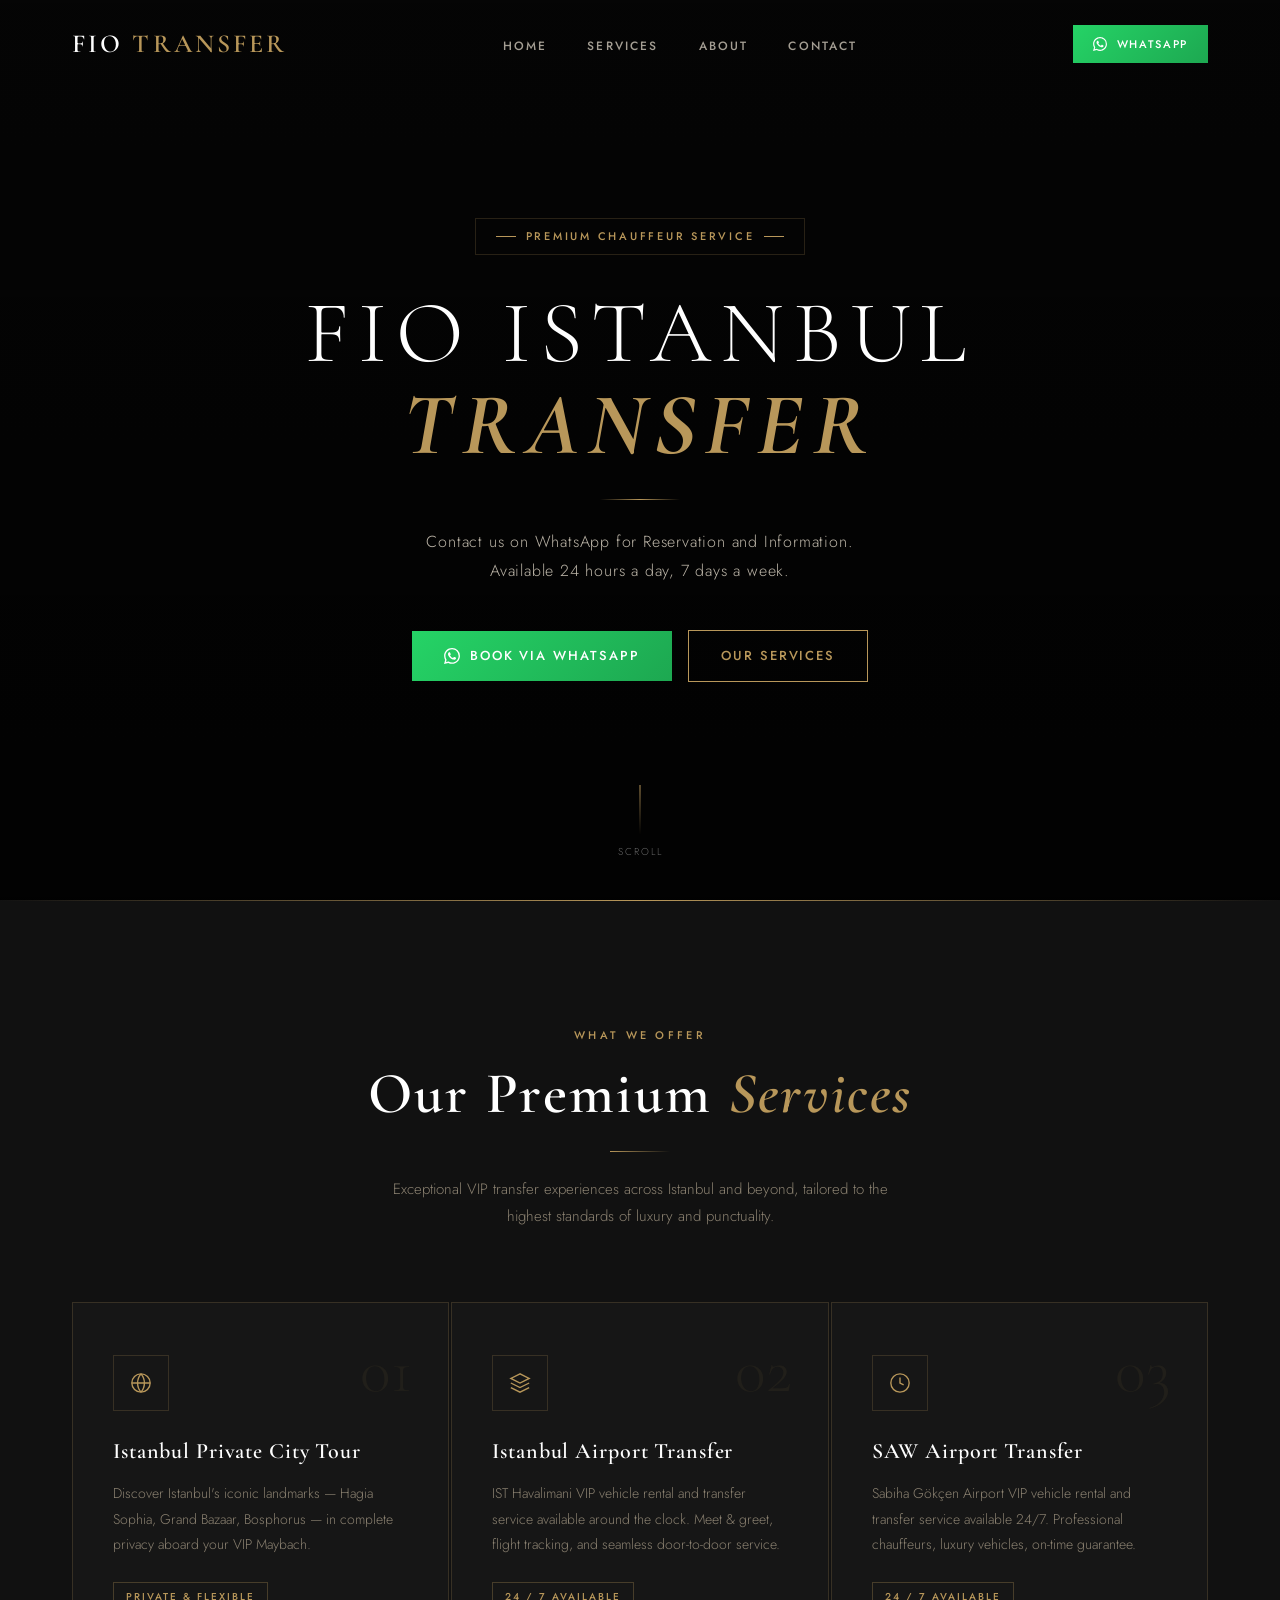
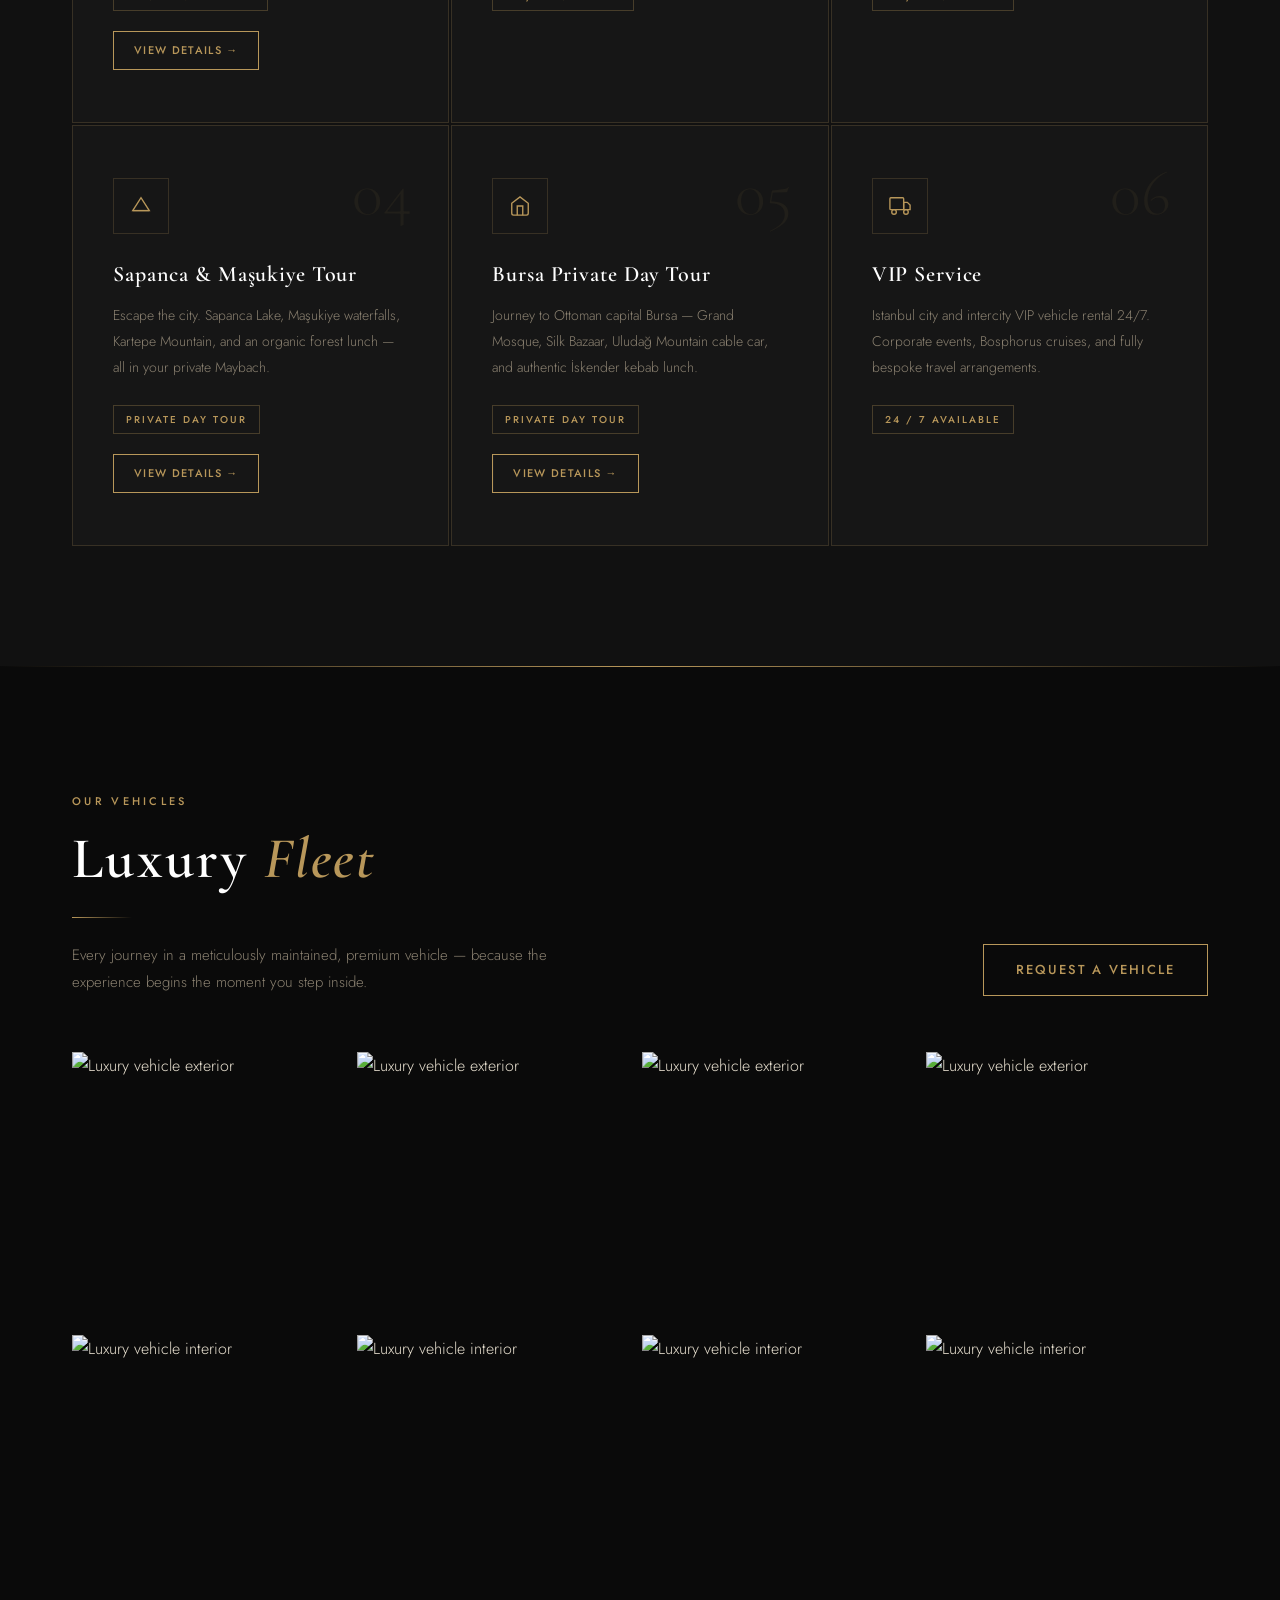
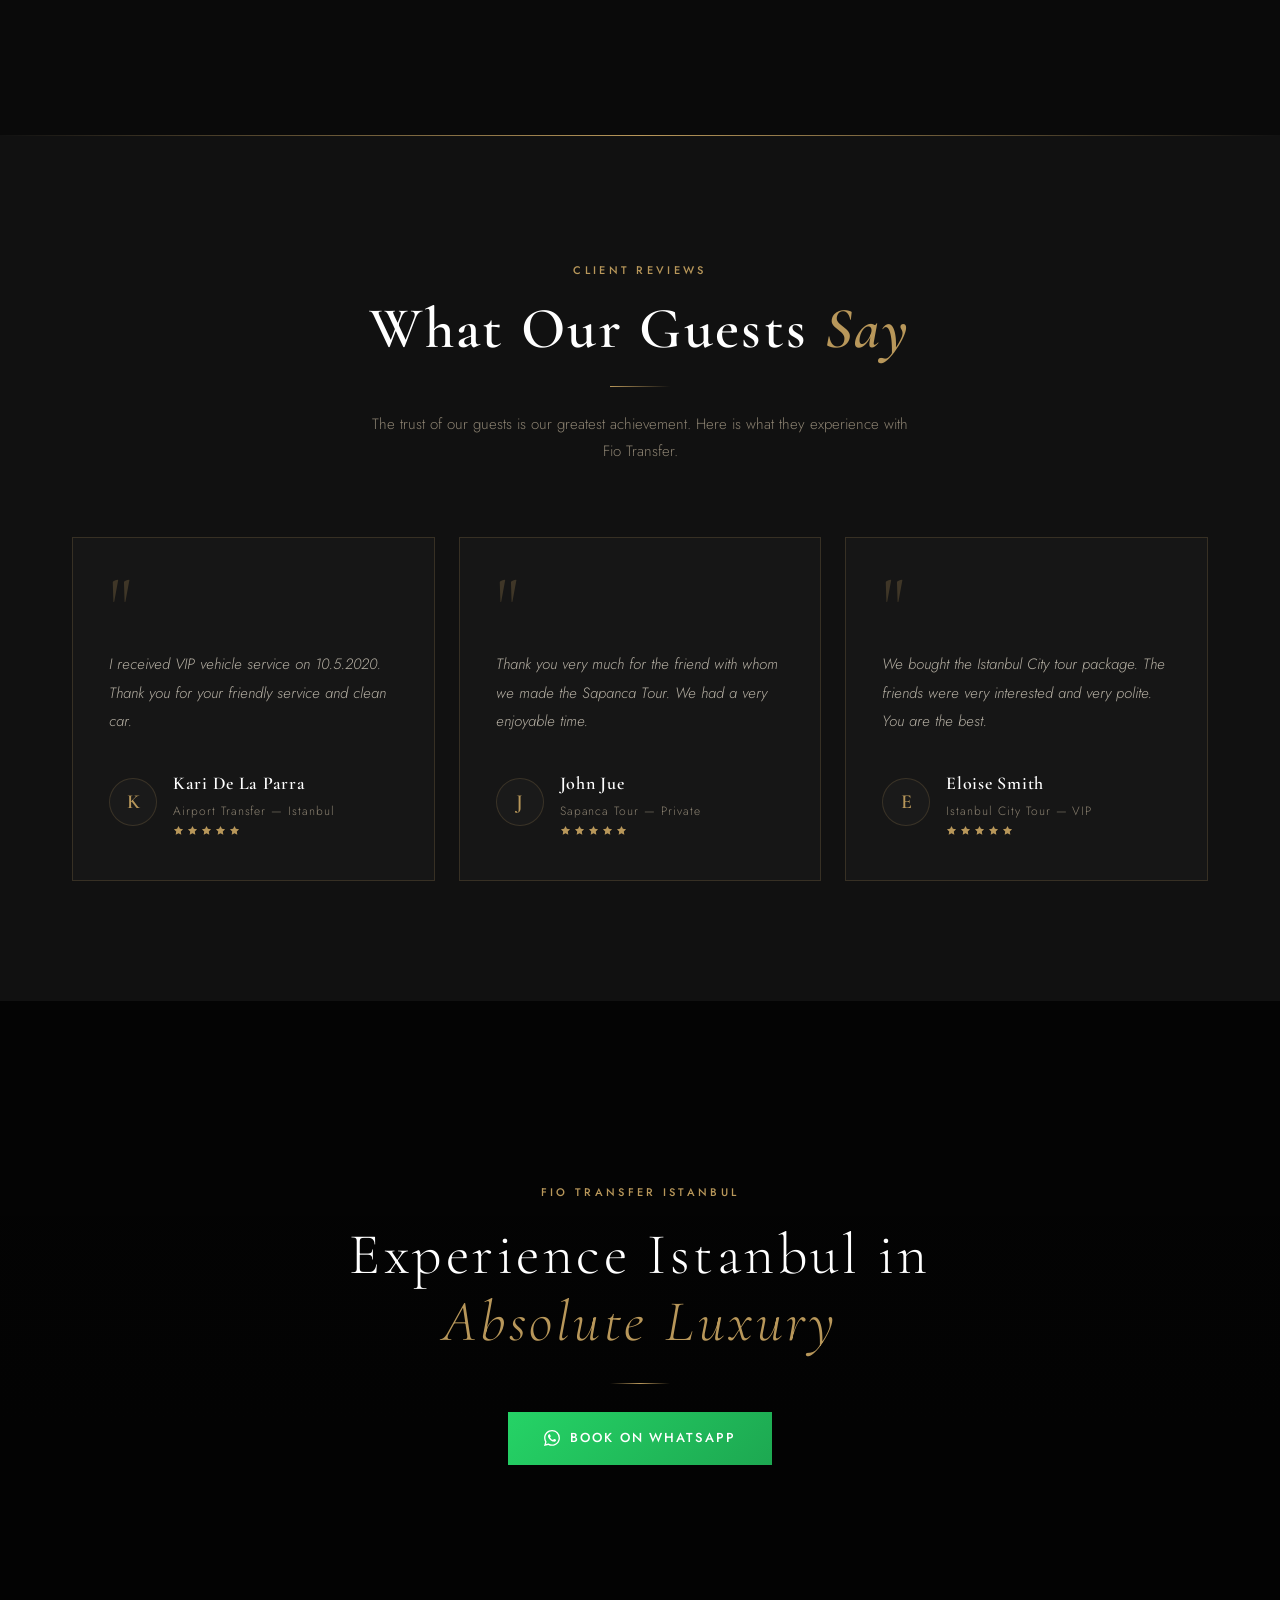
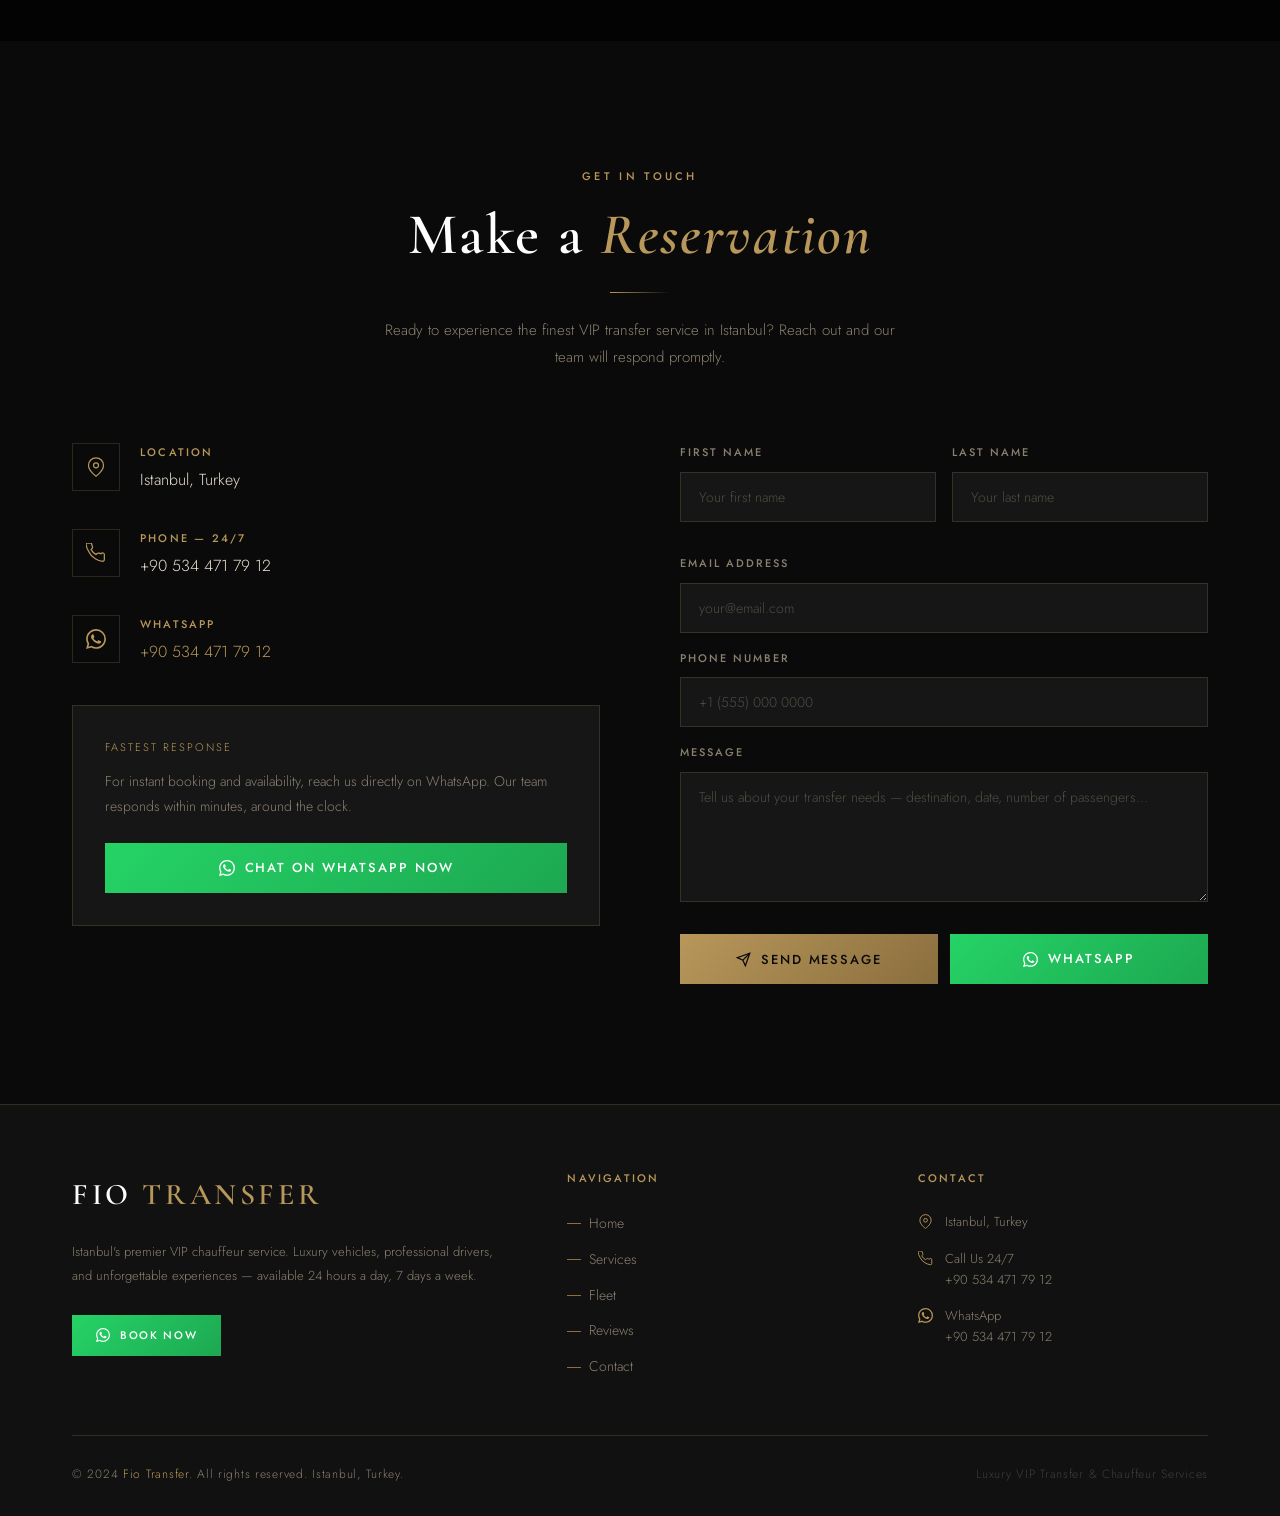
==== index.html @ 0b5b9636 "Fix hamburger menu v2" ====
<!DOCTYPE html>
<html lang="en">
<head>
  <meta charset="UTF-8" />
  <meta name="google-site-verification" content="GfJhu8eFXcV4bXjr3i-kevApkzg8-ysECDq-osM6s1Q" />
  <meta name="viewport" content="width=device-width, initial-scale=1.0" />

  <!-- SEO -->
  <title>Istanbul VIP Transfer | Luxury Mercedes-Maybach Chauffeur | Fio Transfer</title>
  <meta name="description" content="Istanbul VIP transfer service with Mercedes-Maybach. Airport transfers, private tours, 24/7 chauffeur service. Book via WhatsApp. Fio Transfer Istanbul." />
  <meta name="keywords" content="istanbul vip transfer, istanbul airport transfer, istanbul private transfer, mercedes vito istanbul, luxury chauffeur istanbul" />
  <meta name="robots" content="index, follow" />
  <meta property="og:title" content="Istanbul VIP Transfer | Luxury Mercedes-Maybach Chauffeur | Fio Transfer" />
  <meta property="og:description" content="Istanbul VIP transfer service with Mercedes-Maybach. Airport transfers, private tours, 24/7 chauffeur service. Book via WhatsApp. Fio Transfer Istanbul." />
  <meta property="og:type" content="website" />
  <meta property="og:site_name" content="Fio Transfer" />

  <!-- Fonts -->
  <link rel="preconnect" href="https://fonts.googleapis.com" />
  <link rel="preconnect" href="https://fonts.gstatic.com" crossorigin />
  <link href="https://fonts.googleapis.com/css2?family=Cormorant+Garamond:ital,wght@0,300;0,400;0,600;0,700;1,300;1,400&family=Jost:wght@300;400;500;600&display=swap" rel="stylesheet" />
  <link rel="stylesheet" href="style.css" />
</head>
<body>

  <!-- ===================== MOBILE MENU ===================== -->
  <div class="mobile-menu" id="mobileMenu">
    <button class="mobile-close" aria-label="Close menu">&#x2715;</button>
    <a href="#home">Home</a>
    <a href="#services">Services</a>
    <a href="#fleet">Fleet</a>
    <a href="#contact">Contact</a>
  </div>

  <!-- ===================== NAVBAR ===================== -->
  <nav id="navbar">
    <div class="container">
      <div class="nav-inner">
        <a href="#home" class="nav-logo">Fio <span>Transfer</span></a>
        <ul class="nav-menu">
          <li><a href="#home">Home</a></li>
          <li><a href="#services">Services</a></li>
          <li><a href="about.html">About</a></li>
          <li><a href="#contact">Contact</a></li>
        </ul>
        <div class="nav-cta">
          <a href="https://wa.me/905344717912" class="btn btn-whatsapp" target="_blank" rel="noopener" style="padding:10px 20px; font-size:11px;">
            <svg width="14" height="14" viewBox="0 0 24 24" fill="currentColor"><path d="M17.472 14.382c-.297-.149-1.758-.867-2.03-.967-.273-.099-.471-.148-.67.15-.197.297-.767.966-.94 1.164-.173.199-.347.223-.644.075-.297-.15-1.255-.463-2.39-1.475-.883-.788-1.48-1.761-1.653-2.059-.173-.297-.018-.458.13-.606.134-.133.298-.347.446-.52.149-.174.198-.298.298-.497.099-.198.05-.371-.025-.52-.075-.149-.669-1.612-.916-2.207-.242-.579-.487-.5-.669-.51-.173-.008-.371-.01-.57-.01-.198 0-.52.074-.792.372-.272.297-1.04 1.016-1.04 2.479 0 1.462 1.065 2.875 1.213 3.074.149.198 2.096 3.2 5.077 4.487.709.306 1.262.489 1.694.625.712.227 1.36.195 1.871.118.571-.085 1.758-.719 2.006-1.413.248-.694.248-1.289.173-1.413-.074-.124-.272-.198-.57-.347m-5.421 7.403h-.004a9.87 9.87 0 01-5.031-1.378l-.361-.214-3.741.982.998-3.648-.235-.374a9.86 9.86 0 01-1.51-5.26c.001-5.45 4.436-9.884 9.888-9.884 2.64 0 5.122 1.03 6.988 2.898a9.825 9.825 0 012.893 6.994c-.003 5.45-4.437 9.884-9.885 9.884m8.413-18.297A11.815 11.815 0 0012.05 0C5.495 0 .16 5.335.157 11.892c0 2.096.547 4.142 1.588 5.945L.057 24l6.305-1.654a11.882 11.882 0 005.683 1.448h.005c6.554 0 11.89-5.335 11.893-11.893a11.821 11.821 0 00-3.48-8.413z"/></svg>
            WhatsApp
          </a>
        </div>
        <div class="hamburger" aria-label="Open menu">
          <span></span><span></span><span></span>
        </div>
      </div>
    </div>
  </nav>

  <!-- ===================== HERO ===================== -->
  <section id="home">
    <div id="hero">
      <div class="hero-bg"></div>
      <div class="hero-overlay"></div>
      <div class="hero-content">
        <div class="hero-badge">Premium Chauffeur Service</div>
        <h1 class="hero-title">
          FIO ISTANBUL
          <strong>TRANSFER</strong>
        </h1>
        <div class="hero-divider"></div>
        <p class="hero-sub">
          Contact us on WhatsApp for Reservation and Information.<br/>
          Available 24 hours a day, 7 days a week.
        </p>
        <div class="hero-actions">
          <a href="https://wa.me/905344717912" class="btn btn-whatsapp" target="_blank" rel="noopener">
            <svg width="16" height="16" viewBox="0 0 24 24" fill="currentColor"><path d="M17.472 14.382c-.297-.149-1.758-.867-2.03-.967-.273-.099-.471-.148-.67.15-.197.297-.767.966-.94 1.164-.173.199-.347.223-.644.075-.297-.15-1.255-.463-2.39-1.475-.883-.788-1.48-1.761-1.653-2.059-.173-.297-.018-.458.13-.606.134-.133.298-.347.446-.52.149-.174.198-.298.298-.497.099-.198.05-.371-.025-.52-.075-.149-.669-1.612-.916-2.207-.242-.579-.487-.5-.669-.51-.173-.008-.371-.01-.57-.01-.198 0-.52.074-.792.372-.272.297-1.04 1.016-1.04 2.479 0 1.462 1.065 2.875 1.213 3.074.149.198 2.096 3.2 5.077 4.487.709.306 1.262.489 1.694.625.712.227 1.36.195 1.871.118.571-.085 1.758-.719 2.006-1.413.248-.694.248-1.289.173-1.413-.074-.124-.272-.198-.57-.347m-5.421 7.403h-.004a9.87 9.87 0 01-5.031-1.378l-.361-.214-3.741.982.998-3.648-.235-.374a9.86 9.86 0 01-1.51-5.26c.001-5.45 4.436-9.884 9.888-9.884 2.64 0 5.122 1.03 6.988 2.898a9.825 9.825 0 012.893 6.994c-.003 5.45-4.437 9.884-9.885 9.884m8.413-18.297A11.815 11.815 0 0012.05 0C5.495 0 .16 5.335.157 11.892c0 2.096.547 4.142 1.588 5.945L.057 24l6.305-1.654a11.882 11.882 0 005.683 1.448h.005c6.554 0 11.89-5.335 11.893-11.893a11.821 11.821 0 00-3.48-8.413z"/></svg>
            Book via WhatsApp
          </a>
          <a href="#services" class="btn btn-outline">Our Services</a>
        </div>
      </div>
      <div class="hero-scroll">
        <div class="scroll-line"></div>
        <span>Scroll</span>
      </div>
    </div>
  </section>

  <!-- ===================== SERVICES ===================== -->
  <section id="services">
    <div class="container">
      <div class="services-header reveal">
        <span class="section-label">What We Offer</span>
        <h2 class="section-title">Our Premium <span>Services</span></h2>
        <div class="gold-line" style="margin:24px auto;"></div>
        <p class="section-sub" style="margin:0 auto;">Exceptional VIP transfer experiences across Istanbul and beyond, tailored to the highest standards of luxury and punctuality.</p>
      </div>
      <div class="services-grid">

        <div class="service-card reveal reveal-delay-1">
          <div class="service-num">01</div>
          <div class="service-icon">
            <svg width="22" height="22" viewBox="0 0 24 24" fill="none" stroke="currentColor" stroke-width="1.5"><circle cx="12" cy="12" r="10"/><path d="M2 12h20M12 2a15.3 15.3 0 010 20M12 2a15.3 15.3 0 000 20"/></svg>
          </div>
          <h3 class="service-title">Istanbul Private City Tour</h3>
          <p class="service-desc">Discover Istanbul's iconic landmarks — Hagia Sophia, Grand Bazaar, Bosphorus — in complete privacy aboard your VIP Maybach.</p>
          <span class="service-tag">Private &amp; Flexible</span>
          <div style="margin-top:20px;">
            <a href="istanbul-tour.html" class="btn btn-outline" style="padding:9px 20px; font-size:11px; letter-spacing:0.12em;">View Details &rarr;</a>
          </div>
        </div>

        <div class="service-card reveal reveal-delay-2">
          <div class="service-num">02</div>
          <div class="service-icon">
            <svg width="22" height="22" viewBox="0 0 24 24" fill="none" stroke="currentColor" stroke-width="1.5"><path d="M12 2L2 7l10 5 10-5-10-5zM2 17l10 5 10-5M2 12l10 5 10-5"/></svg>
          </div>
          <h3 class="service-title">Istanbul Airport Transfer</h3>
          <p class="service-desc">IST Havalimani VIP vehicle rental and transfer service available around the clock. Meet &amp; greet, flight tracking, and seamless door-to-door service.</p>
          <span class="service-tag">24 / 7 Available</span>
        </div>

        <div class="service-card reveal reveal-delay-3">
          <div class="service-num">03</div>
          <div class="service-icon">
            <svg width="22" height="22" viewBox="0 0 24 24" fill="none" stroke="currentColor" stroke-width="1.5"><circle cx="12" cy="12" r="10"/><polyline points="12 6 12 12 16 14"/></svg>
          </div>
          <h3 class="service-title">SAW Airport Transfer</h3>
          <p class="service-desc">Sabiha Gökçen Airport VIP vehicle rental and transfer service available 24/7. Professional chauffeurs, luxury vehicles, on-time guarantee.</p>
          <span class="service-tag">24 / 7 Available</span>
        </div>

        <div class="service-card reveal reveal-delay-1">
          <div class="service-num">04</div>
          <div class="service-icon">
            <svg width="22" height="22" viewBox="0 0 24 24" fill="none" stroke="currentColor" stroke-width="1.5"><polygon points="3 17 12 3 21 17"/><line x1="3" y1="17" x2="21" y2="17"/></svg>
          </div>
          <h3 class="service-title">Sapanca &amp; Maşukiye Tour</h3>
          <p class="service-desc">Escape the city. Sapanca Lake, Maşukiye waterfalls, Kartepe Mountain, and an organic forest lunch — all in your private Maybach.</p>
          <span class="service-tag">Private Day Tour</span>
          <div style="margin-top:20px;">
            <a href="sapanca-tour.html" class="btn btn-outline" style="padding:9px 20px; font-size:11px; letter-spacing:0.12em;">View Details &rarr;</a>
          </div>
        </div>

        <div class="service-card reveal reveal-delay-2">
          <div class="service-num">05</div>
          <div class="service-icon">
            <svg width="22" height="22" viewBox="0 0 24 24" fill="none" stroke="currentColor" stroke-width="1.5"><path d="M3 9l9-7 9 7v11a2 2 0 01-2 2H5a2 2 0 01-2-2z"/><polyline points="9 22 9 12 15 12 15 22"/></svg>
          </div>
          <h3 class="service-title">Bursa Private Day Tour</h3>
          <p class="service-desc">Journey to Ottoman capital Bursa — Grand Mosque, Silk Bazaar, Uludağ Mountain cable car, and authentic İskender kebab lunch.</p>
          <span class="service-tag">Private Day Tour</span>
          <div style="margin-top:20px;">
            <a href="bursa-tour.html" class="btn btn-outline" style="padding:9px 20px; font-size:11px; letter-spacing:0.12em;">View Details &rarr;</a>
          </div>
        </div>

        <div class="service-card reveal reveal-delay-3">
          <div class="service-num">06</div>
          <div class="service-icon">
            <svg width="22" height="22" viewBox="0 0 24 24" fill="none" stroke="currentColor" stroke-width="1.5"><rect x="1" y="3" width="15" height="13" rx="1"/><path d="M16 8h4l3 3v5h-7V8z"/><circle cx="5.5" cy="18.5" r="2.5"/><circle cx="18.5" cy="18.5" r="2.5"/></svg>
          </div>
          <h3 class="service-title">VIP Service</h3>
          <p class="service-desc">Istanbul city and intercity VIP vehicle rental 24/7. Corporate events, Bosphorus cruises, and fully bespoke travel arrangements.</p>
          <span class="service-tag">24 / 7 Available</span>
        </div>

      </div>
    </div>
  </section>

  <!-- ===================== FLEET ===================== -->
  <section id="fleet">
    <div class="container">
      <div class="fleet-header">
        <div class="reveal">
          <span class="section-label">Our Vehicles</span>
          <h2 class="section-title">Luxury <span>Fleet</span></h2>
          <div class="gold-line"></div>
          <p class="section-sub">Every journey in a meticulously maintained, premium vehicle — because the experience begins the moment you step inside.</p>
        </div>
        <div class="reveal">
          <a href="https://wa.me/905344717912" class="btn btn-outline" target="_blank" rel="noopener">Request a Vehicle</a>
        </div>
      </div>

      <div class="fleet-grid reveal">
        <!-- Top row: exterior -->
        <div class="fleet-item">
          <img src="images/dis1.jpeg" alt="Luxury vehicle exterior" loading="lazy" />
          <div class="fleet-overlay">
            <div class="fleet-label">
              <span>Exterior</span>
              Mercedes-Maybach
            </div>
          </div>
        </div>
        <div class="fleet-item">
          <img src="images/dis2.jpeg" alt="Luxury vehicle exterior" loading="lazy" />
          <div class="fleet-overlay">
            <div class="fleet-label">
              <span>Exterior</span>
              Mercedes-Maybach
            </div>
          </div>
        </div>
        <div class="fleet-item">
          <img src="images/dis3.jpeg" alt="Luxury vehicle exterior" loading="lazy" />
          <div class="fleet-overlay">
            <div class="fleet-label">
              <span>Exterior</span>
              Mercedes-Maybach
            </div>
          </div>
        </div>
        <div class="fleet-item">
          <img src="images/dis4.jpeg" alt="Luxury vehicle exterior" loading="lazy" />
          <div class="fleet-overlay">
            <div class="fleet-label">
              <span>Exterior</span>
              Mercedes-Maybach
            </div>
          </div>
        </div>
        <!-- Bottom row: interior -->
        <div class="fleet-item">
          <img src="images/ic1.jpeg" alt="Luxury vehicle interior" loading="lazy" />
          <div class="fleet-overlay">
            <div class="fleet-label">
              <span>Interior</span>
              Starlight Cabin
            </div>
          </div>
        </div>
        <div class="fleet-item">
          <img src="images/ic2.jpeg" alt="Luxury vehicle interior" loading="lazy" />
          <div class="fleet-overlay">
            <div class="fleet-label">
              <span>Interior</span>
              Starlight Cabin
            </div>
          </div>
        </div>
        <div class="fleet-item">
          <img src="images/ic3.jpeg" alt="Luxury vehicle interior" loading="lazy" />
          <div class="fleet-overlay">
            <div class="fleet-label">
              <span>Interior</span>
              Starlight Cabin
            </div>
          </div>
        </div>
        <div class="fleet-item">
          <img src="images/ic4.jpeg" alt="Luxury vehicle interior" loading="lazy" />
          <div class="fleet-overlay">
            <div class="fleet-label">
              <span>Interior</span>
              Starlight Cabin
            </div>
          </div>
        </div>
      </div>
    </div>
  </section>

  <!-- ===================== TESTIMONIALS ===================== -->
  <section id="testimonials" id="about">
    <div class="container">
      <div class="testimonials-header reveal">
        <span class="section-label">Client Reviews</span>
        <h2 class="section-title">What Our Guests <span>Say</span></h2>
        <div class="gold-line" style="margin:24px auto;"></div>
        <p class="section-sub" style="margin:0 auto;">The trust of our guests is our greatest achievement. Here is what they experience with Fio Transfer.</p>
      </div>

      <div class="testimonials-grid">

        <div class="testimonial-card reveal reveal-delay-1">
          <span class="quote-mark">"</span>
          <p class="testimonial-text">I received VIP vehicle service on 10.5.2020. Thank you for your friendly service and clean car.</p>
          <div class="testimonial-author">
            <div class="author-avatar">K</div>
            <div class="author-info">
              <div class="name">Kari De La Parra</div>
              <div class="date">Airport Transfer — Istanbul</div>
              <div class="stars">
                <svg width="11" height="11" viewBox="0 0 24 24" fill="currentColor"><path d="M12 2l3.09 6.26L22 9.27l-5 4.87 1.18 6.88L12 17.77l-6.18 3.25L7 14.14 2 9.27l6.91-1.01L12 2z"/></svg>
                <svg width="11" height="11" viewBox="0 0 24 24" fill="currentColor"><path d="M12 2l3.09 6.26L22 9.27l-5 4.87 1.18 6.88L12 17.77l-6.18 3.25L7 14.14 2 9.27l6.91-1.01L12 2z"/></svg>
                <svg width="11" height="11" viewBox="0 0 24 24" fill="currentColor"><path d="M12 2l3.09 6.26L22 9.27l-5 4.87 1.18 6.88L12 17.77l-6.18 3.25L7 14.14 2 9.27l6.91-1.01L12 2z"/></svg>
                <svg width="11" height="11" viewBox="0 0 24 24" fill="currentColor"><path d="M12 2l3.09 6.26L22 9.27l-5 4.87 1.18 6.88L12 17.77l-6.18 3.25L7 14.14 2 9.27l6.91-1.01L12 2z"/></svg>
                <svg width="11" height="11" viewBox="0 0 24 24" fill="currentColor"><path d="M12 2l3.09 6.26L22 9.27l-5 4.87 1.18 6.88L12 17.77l-6.18 3.25L7 14.14 2 9.27l6.91-1.01L12 2z"/></svg>
              </div>
            </div>
          </div>
        </div>

        <div class="testimonial-card reveal reveal-delay-2">
          <span class="quote-mark">"</span>
          <p class="testimonial-text">Thank you very much for the friend with whom we made the Sapanca Tour. We had a very enjoyable time.</p>
          <div class="testimonial-author">
            <div class="author-avatar">J</div>
            <div class="author-info">
              <div class="name">John Jue</div>
              <div class="date">Sapanca Tour — Private</div>
              <div class="stars">
                <svg width="11" height="11" viewBox="0 0 24 24" fill="currentColor"><path d="M12 2l3.09 6.26L22 9.27l-5 4.87 1.18 6.88L12 17.77l-6.18 3.25L7 14.14 2 9.27l6.91-1.01L12 2z"/></svg>
                <svg width="11" height="11" viewBox="0 0 24 24" fill="currentColor"><path d="M12 2l3.09 6.26L22 9.27l-5 4.87 1.18 6.88L12 17.77l-6.18 3.25L7 14.14 2 9.27l6.91-1.01L12 2z"/></svg>
                <svg width="11" height="11" viewBox="0 0 24 24" fill="currentColor"><path d="M12 2l3.09 6.26L22 9.27l-5 4.87 1.18 6.88L12 17.77l-6.18 3.25L7 14.14 2 9.27l6.91-1.01L12 2z"/></svg>
                <svg width="11" height="11" viewBox="0 0 24 24" fill="currentColor"><path d="M12 2l3.09 6.26L22 9.27l-5 4.87 1.18 6.88L12 17.77l-6.18 3.25L7 14.14 2 9.27l6.91-1.01L12 2z"/></svg>
                <svg width="11" height="11" viewBox="0 0 24 24" fill="currentColor"><path d="M12 2l3.09 6.26L22 9.27l-5 4.87 1.18 6.88L12 17.77l-6.18 3.25L7 14.14 2 9.27l6.91-1.01L12 2z"/></svg>
              </div>
            </div>
          </div>
        </div>

        <div class="testimonial-card reveal reveal-delay-3">
          <span class="quote-mark">"</span>
          <p class="testimonial-text">We bought the Istanbul City tour package. The friends were very interested and very polite. You are the best.</p>
          <div class="testimonial-author">
            <div class="author-avatar">E</div>
            <div class="author-info">
              <div class="name">Eloise Smith</div>
              <div class="date">Istanbul City Tour — VIP</div>
              <div class="stars">
                <svg width="11" height="11" viewBox="0 0 24 24" fill="currentColor"><path d="M12 2l3.09 6.26L22 9.27l-5 4.87 1.18 6.88L12 17.77l-6.18 3.25L7 14.14 2 9.27l6.91-1.01L12 2z"/></svg>
                <svg width="11" height="11" viewBox="0 0 24 24" fill="currentColor"><path d="M12 2l3.09 6.26L22 9.27l-5 4.87 1.18 6.88L12 17.77l-6.18 3.25L7 14.14 2 9.27l6.91-1.01L12 2z"/></svg>
                <svg width="11" height="11" viewBox="0 0 24 24" fill="currentColor"><path d="M12 2l3.09 6.26L22 9.27l-5 4.87 1.18 6.88L12 17.77l-6.18 3.25L7 14.14 2 9.27l6.91-1.01L12 2z"/></svg>
                <svg width="11" height="11" viewBox="0 0 24 24" fill="currentColor"><path d="M12 2l3.09 6.26L22 9.27l-5 4.87 1.18 6.88L12 17.77l-6.18 3.25L7 14.14 2 9.27l6.91-1.01L12 2z"/></svg>
                <svg width="11" height="11" viewBox="0 0 24 24" fill="currentColor"><path d="M12 2l3.09 6.26L22 9.27l-5 4.87 1.18 6.88L12 17.77l-6.18 3.25L7 14.14 2 9.27l6.91-1.01L12 2z"/></svg>
              </div>
            </div>
          </div>
        </div>

      </div>
    </div>
  </section>

  <!-- ===================== VIDEO CTA ===================== -->
  <section id="video-cta" style="position:relative;">
    <video class="vcta-video" autoplay muted loop playsinline preload="auto">
      <source src="images/WhatsApp Video 2026-04-02 at 09.33.31.mp4" type="video/mp4" />
    </video>
    <div class="vcta-overlay" style="position:absolute;inset:0;display:flex;align-items:center;justify-content:center;">
    <div class="vcta-content">
      <span class="section-label">Fio Transfer Istanbul</span>
      <h2 class="vcta-title">Experience Istanbul in <em>Absolute Luxury</em></h2>
      <div class="vcta-divider"></div>
      <a href="https://wa.me/905344717912" class="btn btn-whatsapp" target="_blank" rel="noopener" style="font-size:13px; padding:15px 36px;">
        <svg width="16" height="16" viewBox="0 0 24 24" fill="currentColor"><path d="M17.472 14.382c-.297-.149-1.758-.867-2.03-.967-.273-.099-.471-.148-.67.15-.197.297-.767.966-.94 1.164-.173.199-.347.223-.644.075-.297-.15-1.255-.463-2.39-1.475-.883-.788-1.48-1.761-1.653-2.059-.173-.297-.018-.458.13-.606.134-.133.298-.347.446-.52.149-.174.198-.298.298-.497.099-.198.05-.371-.025-.52-.075-.149-.669-1.612-.916-2.207-.242-.579-.487-.5-.669-.51-.173-.008-.371-.01-.57-.01-.198 0-.52.074-.792.372-.272.297-1.04 1.016-1.04 2.479 0 1.462 1.065 2.875 1.213 3.074.149.198 2.096 3.2 5.077 4.487.709.306 1.262.489 1.694.625.712.227 1.36.195 1.871.118.571-.085 1.758-.719 2.006-1.413.248-.694.248-1.289.173-1.413-.074-.124-.272-.198-.57-.347m-5.421 7.403h-.004a9.87 9.87 0 01-5.031-1.378l-.361-.214-3.741.982.998-3.648-.235-.374a9.86 9.86 0 01-1.51-5.26c.001-5.45 4.436-9.884 9.888-9.884 2.64 0 5.122 1.03 6.988 2.898a9.825 9.825 0 012.893 6.994c-.003 5.45-4.437 9.884-9.885 9.884m8.413-18.297A11.815 11.815 0 0012.05 0C5.495 0 .16 5.335.157 11.892c0 2.096.547 4.142 1.588 5.945L.057 24l6.305-1.654a11.882 11.882 0 005.683 1.448h.005c6.554 0 11.89-5.335 11.893-11.893a11.821 11.821 0 00-3.48-8.413z"/></svg>
        Book on WhatsApp
      </a>
    </div>
    </div>
  </section>

  <!-- ===================== CONTACT ===================== -->
  <section id="contact">
    <div class="container">
      <div class="reveal" style="text-align:center; margin-bottom:72px;">
        <span class="section-label">Get In Touch</span>
        <h2 class="section-title">Make a <span>Reservation</span></h2>
        <div class="gold-line" style="margin:24px auto;"></div>
        <p class="section-sub" style="margin:0 auto;">Ready to experience the finest VIP transfer service in Istanbul? Reach out and our team will respond promptly.</p>
      </div>

      <div class="contact-wrapper">

        <div class="contact-info reveal">
          <div class="info-item">
            <div class="info-icon">
              <svg width="20" height="20" viewBox="0 0 24 24" fill="none" stroke="currentColor" stroke-width="1.5"><path d="M21 10c0 7-9 13-9 13s-9-6-9-13a9 9 0 0118 0z"/><circle cx="12" cy="10" r="3"/></svg>
            </div>
            <div class="info-content">
              <div class="label">Location</div>
              <div class="value">Istanbul, Turkey</div>
            </div>
          </div>
          <div class="info-item">
            <div class="info-icon">
              <svg width="20" height="20" viewBox="0 0 24 24" fill="none" stroke="currentColor" stroke-width="1.5"><path d="M22 16.92v3a2 2 0 01-2.18 2 19.79 19.79 0 01-8.63-3.07A19.5 19.5 0 013.07 9.81 19.79 19.79 0 01.01 1.18 2 2 0 012 0h3a2 2 0 012 1.72 12.84 12.84 0 00.7 2.81 2 2 0 01-.45 2.11L6.09 7.91a16 16 0 006 6l1.27-1.27a2 2 0 012.11-.45 12.84 12.84 0 002.81.7A2 2 0 0122 14z"/></svg>
            </div>
            <div class="info-content">
              <div class="label">Phone — 24/7</div>
              <div class="value">+90 534 471 79 12</div>
            </div>
          </div>
          <div class="info-item">
            <div class="info-icon">
              <svg width="20" height="20" viewBox="0 0 24 24" fill="currentColor"><path d="M17.472 14.382c-.297-.149-1.758-.867-2.03-.967-.273-.099-.471-.148-.67.15-.197.297-.767.966-.94 1.164-.173.199-.347.223-.644.075-.297-.15-1.255-.463-2.39-1.475-.883-.788-1.48-1.761-1.653-2.059-.173-.297-.018-.458.13-.606.134-.133.298-.347.446-.52.149-.174.198-.298.298-.497.099-.198.05-.371-.025-.52-.075-.149-.669-1.612-.916-2.207-.242-.579-.487-.5-.669-.51-.173-.008-.371-.01-.57-.01-.198 0-.52.074-.792.372-.272.297-1.04 1.016-1.04 2.479 0 1.462 1.065 2.875 1.213 3.074.149.198 2.096 3.2 5.077 4.487.709.306 1.262.489 1.694.625.712.227 1.36.195 1.871.118.571-.085 1.758-.719 2.006-1.413.248-.694.248-1.289.173-1.413-.074-.124-.272-.198-.57-.347m-5.421 7.403h-.004a9.87 9.87 0 01-5.031-1.378l-.361-.214-3.741.982.998-3.648-.235-.374a9.86 9.86 0 01-1.51-5.26c.001-5.45 4.436-9.884 9.888-9.884 2.64 0 5.122 1.03 6.988 2.898a9.825 9.825 0 012.893 6.994c-.003 5.45-4.437 9.884-9.885 9.884m8.413-18.297A11.815 11.815 0 0012.05 0C5.495 0 .16 5.335.157 11.892c0 2.096.547 4.142 1.588 5.945L.057 24l6.305-1.654a11.882 11.882 0 005.683 1.448h.005c6.554 0 11.89-5.335 11.893-11.893a11.821 11.821 0 00-3.48-8.413z"/></svg>
            </div>
            <div class="info-content">
              <div class="label">WhatsApp</div>
              <div class="value">
                <a href="https://wa.me/905344717912" target="_blank" rel="noopener" style="color:var(--gold); transition:opacity .3s;" onmouseover="this.style.opacity='.7'" onmouseout="this.style.opacity='1'">+90 534 471 79 12</a>
              </div>
            </div>
          </div>

          <div style="margin-top:40px; padding:32px; border:1px solid var(--border); background:var(--dark-card);">
            <p style="font-size:11px; letter-spacing:0.18em; text-transform:uppercase; color:var(--gold); margin-bottom:12px;">Fastest Response</p>
            <p style="font-size:14px; color:var(--text-muted); line-height:1.8; margin-bottom:24px;">For instant booking and availability, reach us directly on WhatsApp. Our team responds within minutes, around the clock.</p>
            <a href="https://wa.me/905344717912" class="btn btn-whatsapp" target="_blank" rel="noopener" style="width:100%; justify-content:center;">
              <svg width="16" height="16" viewBox="0 0 24 24" fill="currentColor"><path d="M17.472 14.382c-.297-.149-1.758-.867-2.03-.967-.273-.099-.471-.148-.67.15-.197.297-.767.966-.94 1.164-.173.199-.347.223-.644.075-.297-.15-1.255-.463-2.39-1.475-.883-.788-1.48-1.761-1.653-2.059-.173-.297-.018-.458.13-.606.134-.133.298-.347.446-.52.149-.174.198-.298.298-.497.099-.198.05-.371-.025-.52-.075-.149-.669-1.612-.916-2.207-.242-.579-.487-.5-.669-.51-.173-.008-.371-.01-.57-.01-.198 0-.52.074-.792.372-.272.297-1.04 1.016-1.04 2.479 0 1.462 1.065 2.875 1.213 3.074.149.198 2.096 3.2 5.077 4.487.709.306 1.262.489 1.694.625.712.227 1.36.195 1.871.118.571-.085 1.758-.719 2.006-1.413.248-.694.248-1.289.173-1.413-.074-.124-.272-.198-.57-.347m-5.421 7.403h-.004a9.87 9.87 0 01-5.031-1.378l-.361-.214-3.741.982.998-3.648-.235-.374a9.86 9.86 0 01-1.51-5.26c.001-5.45 4.436-9.884 9.888-9.884 2.64 0 5.122 1.03 6.988 2.898a9.825 9.825 0 012.893 6.994c-.003 5.45-4.437 9.884-9.885 9.884m8.413-18.297A11.815 11.815 0 0012.05 0C5.495 0 .16 5.335.157 11.892c0 2.096.547 4.142 1.588 5.945L.057 24l6.305-1.654a11.882 11.882 0 005.683 1.448h.005c6.554 0 11.89-5.335 11.893-11.893a11.821 11.821 0 00-3.48-8.413z"/></svg>
              Chat on WhatsApp Now
            </a>
          </div>
        </div>

        <div class="contact-form reveal reveal-delay-2">
          <form onsubmit="handleSubmit(event)" novalidate>
            <div class="form-row">
              <div class="form-group">
                <label for="firstName">First Name</label>
                <input type="text" id="firstName" name="firstName" placeholder="Your first name" required />
              </div>
              <div class="form-group">
                <label for="lastName">Last Name</label>
                <input type="text" id="lastName" name="lastName" placeholder="Your last name" />
              </div>
            </div>
            <div class="form-group">
              <label for="email">Email Address</label>
              <input type="email" id="email" name="email" placeholder="your@email.com" required />
            </div>
            <div class="form-group">
              <label for="phone">Phone Number</label>
              <input type="tel" id="phone" name="phone" placeholder="+1 (555) 000 0000" />
            </div>
            <div class="form-group">
              <label for="message">Message</label>
              <textarea id="message" name="message" placeholder="Tell us about your transfer needs — destination, date, number of passengers..."></textarea>
            </div>
            <div class="form-actions">
              <button type="submit" class="btn btn-gold" style="flex:1; justify-content:center;">
                <svg width="15" height="15" viewBox="0 0 24 24" fill="none" stroke="currentColor" stroke-width="2"><line x1="22" y1="2" x2="11" y2="13"/><polygon points="22 2 15 22 11 13 2 9 22 2"/></svg>
                Send Message
              </button>
              <a href="https://wa.me/905344717912" class="btn btn-whatsapp" target="_blank" rel="noopener" style="flex:1; justify-content:center;">
                <svg width="15" height="15" viewBox="0 0 24 24" fill="currentColor"><path d="M17.472 14.382c-.297-.149-1.758-.867-2.03-.967-.273-.099-.471-.148-.67.15-.197.297-.767.966-.94 1.164-.173.199-.347.223-.644.075-.297-.15-1.255-.463-2.39-1.475-.883-.788-1.48-1.761-1.653-2.059-.173-.297-.018-.458.13-.606.134-.133.298-.347.446-.52.149-.174.198-.298.298-.497.099-.198.05-.371-.025-.52-.075-.149-.669-1.612-.916-2.207-.242-.579-.487-.5-.669-.51-.173-.008-.371-.01-.57-.01-.198 0-.52.074-.792.372-.272.297-1.04 1.016-1.04 2.479 0 1.462 1.065 2.875 1.213 3.074.149.198 2.096 3.2 5.077 4.487.709.306 1.262.489 1.694.625.712.227 1.36.195 1.871.118.571-.085 1.758-.719 2.006-1.413.248-.694.248-1.289.173-1.413-.074-.124-.272-.198-.57-.347m-5.421 7.403h-.004a9.87 9.87 0 01-5.031-1.378l-.361-.214-3.741.982.998-3.648-.235-.374a9.86 9.86 0 01-1.51-5.26c.001-5.45 4.436-9.884 9.888-9.884 2.64 0 5.122 1.03 6.988 2.898a9.825 9.825 0 012.893 6.994c-.003 5.45-4.437 9.884-9.885 9.884m8.413-18.297A11.815 11.815 0 0012.05 0C5.495 0 .16 5.335.157 11.892c0 2.096.547 4.142 1.588 5.945L.057 24l6.305-1.654a11.882 11.882 0 005.683 1.448h.005c6.554 0 11.89-5.335 11.893-11.893a11.821 11.821 0 00-3.48-8.413z"/></svg>
                WhatsApp
              </a>
            </div>
          </form>
        </div>

      </div>
    </div>
  </section>

  <!-- ===================== FOOTER ===================== -->
  <footer>
    <div class="container">
      <div class="footer-top">
        <div>
          <div class="footer-logo">Fio <span>Transfer</span></div>
          <p class="footer-tagline">Istanbul's premier VIP chauffeur service. Luxury vehicles, professional drivers, and unforgettable experiences — available 24 hours a day, 7 days a week.</p>
          <a href="https://wa.me/905344717912" class="btn btn-whatsapp" target="_blank" rel="noopener" style="font-size:11px; padding:11px 24px;">
            <svg width="14" height="14" viewBox="0 0 24 24" fill="currentColor"><path d="M17.472 14.382c-.297-.149-1.758-.867-2.03-.967-.273-.099-.471-.148-.67.15-.197.297-.767.966-.94 1.164-.173.199-.347.223-.644.075-.297-.15-1.255-.463-2.39-1.475-.883-.788-1.48-1.761-1.653-2.059-.173-.297-.018-.458.13-.606.134-.133.298-.347.446-.52.149-.174.198-.298.298-.497.099-.198.05-.371-.025-.52-.075-.149-.669-1.612-.916-2.207-.242-.579-.487-.5-.669-.51-.173-.008-.371-.01-.57-.01-.198 0-.52.074-.792.372-.272.297-1.04 1.016-1.04 2.479 0 1.462 1.065 2.875 1.213 3.074.149.198 2.096 3.2 5.077 4.487.709.306 1.262.489 1.694.625.712.227 1.36.195 1.871.118.571-.085 1.758-.719 2.006-1.413.248-.694.248-1.289.173-1.413-.074-.124-.272-.198-.57-.347m-5.421 7.403h-.004a9.87 9.87 0 01-5.031-1.378l-.361-.214-3.741.982.998-3.648-.235-.374a9.86 9.86 0 01-1.51-5.26c.001-5.45 4.436-9.884 9.888-9.884 2.64 0 5.122 1.03 6.988 2.898a9.825 9.825 0 012.893 6.994c-.003 5.45-4.437 9.884-9.885 9.884m8.413-18.297A11.815 11.815 0 0012.05 0C5.495 0 .16 5.335.157 11.892c0 2.096.547 4.142 1.588 5.945L.057 24l6.305-1.654a11.882 11.882 0 005.683 1.448h.005c6.554 0 11.89-5.335 11.893-11.893a11.821 11.821 0 00-3.48-8.413z"/></svg>
            Book Now
          </a>
        </div>
        <div>
          <p class="footer-heading">Navigation</p>
          <ul class="footer-links">
            <li><a href="#home">Home</a></li>
            <li><a href="#services">Services</a></li>
            <li><a href="#fleet">Fleet</a></li>
            <li><a href="#testimonials">Reviews</a></li>
            <li><a href="#contact">Contact</a></li>
          </ul>
        </div>
        <div>
          <p class="footer-heading">Contact</p>
          <div class="footer-contact-item">
            <svg width="15" height="15" viewBox="0 0 24 24" fill="none" stroke="currentColor" stroke-width="1.5"><path d="M21 10c0 7-9 13-9 13s-9-6-9-13a9 9 0 0118 0z"/><circle cx="12" cy="10" r="3"/></svg>
            <span>Istanbul, Turkey</span>
          </div>
          <div class="footer-contact-item">
            <svg width="15" height="15" viewBox="0 0 24 24" fill="none" stroke="currentColor" stroke-width="1.5"><path d="M22 16.92v3a2 2 0 01-2.18 2 19.79 19.79 0 01-8.63-3.07A19.5 19.5 0 013.07 9.81 19.79 19.79 0 01.01 1.18 2 2 0 012 0h3a2 2 0 012 1.72 12.84 12.84 0 00.7 2.81 2 2 0 01-.45 2.11L6.09 7.91a16 16 0 006 6l1.27-1.27a2 2 0 012.11-.45 12.84 12.84 0 002.81.7A2 2 0 0122 14z"/></svg>
            <span>Call Us 24/7<br/>+90 534 471 79 12</span>
          </div>
          <div class="footer-contact-item">
            <svg width="15" height="15" viewBox="0 0 24 24" fill="currentColor"><path d="M17.472 14.382c-.297-.149-1.758-.867-2.03-.967-.273-.099-.471-.148-.67.15-.197.297-.767.966-.94 1.164-.173.199-.347.223-.644.075-.297-.15-1.255-.463-2.39-1.475-.883-.788-1.48-1.761-1.653-2.059-.173-.297-.018-.458.13-.606.134-.133.298-.347.446-.52.149-.174.198-.298.298-.497.099-.198.05-.371-.025-.52-.075-.149-.669-1.612-.916-2.207-.242-.579-.487-.5-.669-.51-.173-.008-.371-.01-.57-.01-.198 0-.52.074-.792.372-.272.297-1.04 1.016-1.04 2.479 0 1.462 1.065 2.875 1.213 3.074.149.198 2.096 3.2 5.077 4.487.709.306 1.262.489 1.694.625.712.227 1.36.195 1.871.118.571-.085 1.758-.719 2.006-1.413.248-.694.248-1.289.173-1.413-.074-.124-.272-.198-.57-.347m-5.421 7.403h-.004a9.87 9.87 0 01-5.031-1.378l-.361-.214-3.741.982.998-3.648-.235-.374a9.86 9.86 0 01-1.51-5.26c.001-5.45 4.436-9.884 9.888-9.884 2.64 0 5.122 1.03 6.988 2.898a9.825 9.825 0 012.893 6.994c-.003 5.45-4.437 9.884-9.885 9.884m8.413-18.297A11.815 11.815 0 0012.05 0C5.495 0 .16 5.335.157 11.892c0 2.096.547 4.142 1.588 5.945L.057 24l6.305-1.654a11.882 11.882 0 005.683 1.448h.005c6.554 0 11.89-5.335 11.893-11.893a11.821 11.821 0 00-3.48-8.413z"/></svg>
            <span>WhatsApp<br/>+90 534 471 79 12</span>
          </div>
        </div>
      </div>
      <div class="footer-bottom">
        <p class="copyright">&copy; 2024 <span>Fio Transfer</span>. All rights reserved. Istanbul, Turkey.</p>
        <p class="copyright" style="color:rgba(138,128,112,0.4);">Luxury VIP Transfer &amp; Chauffeur Services</p>
      </div>
    </div>
  </footer>

  <!-- ===================== SCRIPTS ===================== */

  <script src="script.js"></script>
</body>
</html>
---- style.css ----
/* ===================== RESET & BASE ===================== */
*, *::before, *::after { margin: 0; padding: 0; box-sizing: border-box; }

:root {
  --gold: #b8975a;
  --gold-light: #d4b278;
  --gold-dark: #8a6e3e;
  --black: #0a0a0a;
  --dark: #111111;
  --dark-mid: #1a1a1a;
  --dark-card: #161616;
  --border: rgba(184, 151, 90, 0.2);
  --text: #e8e0d0;
  --text-muted: #8a8070;
  --white: #ffffff;
}

html { scroll-behavior: smooth; }

body {
  background-color: var(--black);
  color: var(--text);
  font-family: 'Jost', sans-serif;
  font-weight: 300;
  line-height: 1.7;
  -webkit-font-smoothing: antialiased;
}

h1, h2, h3, h4 {
  font-family: 'Cormorant Garamond', serif;
  font-weight: 600;
  letter-spacing: 0.04em;
  line-height: 1.15;
}

a { text-decoration: none; color: inherit; }
img { display: block; width: 100%; object-fit: cover; }

.container {
  max-width: 1200px;
  margin: 0 auto;
  padding: 0 32px;
}

/* ===================== SCROLLBAR ===================== */
::-webkit-scrollbar { width: 6px; }
::-webkit-scrollbar-track { background: var(--black); }
::-webkit-scrollbar-thumb { background: var(--gold-dark); border-radius: 3px; }

/* ===================== SECTION LABELS ===================== */
.section-label {
  display: inline-block;
  font-family: 'Jost', sans-serif;
  font-size: 11px;
  font-weight: 500;
  letter-spacing: 0.3em;
  text-transform: uppercase;
  color: var(--gold);
  margin-bottom: 16px;
}

.section-title {
  font-size: clamp(36px, 5vw, 58px);
  color: var(--white);
  margin-bottom: 20px;
}

.section-title span { color: var(--gold); font-style: italic; }

.section-sub {
  font-size: 15px;
  font-weight: 300;
  color: var(--text-muted);
  max-width: 540px;
  line-height: 1.8;
}

.gold-line {
  width: 60px;
  height: 1px;
  background: linear-gradient(90deg, var(--gold), transparent);
  margin: 24px 0;
}

/* ===================== BUTTONS ===================== */
.btn {
  display: inline-flex;
  align-items: center;
  gap: 10px;
  padding: 14px 32px;
  font-family: 'Jost', sans-serif;
  font-size: 13px;
  font-weight: 500;
  letter-spacing: 0.15em;
  text-transform: uppercase;
  border: none;
  cursor: pointer;
  transition: all 0.35s ease;
  position: relative;
  overflow: hidden;
}

.btn::before {
  content: '';
  position: absolute;
  inset: 0;
  background: rgba(255,255,255,0.06);
  transform: translateX(-100%);
  transition: transform 0.35s ease;
}

.btn:hover::before { transform: translateX(0); }

.btn-gold {
  background: linear-gradient(135deg, var(--gold) 0%, var(--gold-dark) 100%);
  color: var(--black);
}

.btn-gold:hover {
  background: linear-gradient(135deg, var(--gold-light) 0%, var(--gold) 100%);
  transform: translateY(-2px);
  box-shadow: 0 8px 30px rgba(184, 151, 90, 0.35);
}

.btn-outline {
  background: transparent;
  color: var(--gold);
  border: 1px solid var(--gold);
}

.btn-outline:hover {
  background: var(--gold);
  color: var(--black);
  transform: translateY(-2px);
}

.btn-whatsapp {
  background: linear-gradient(135deg, #25D366 0%, #1da851 100%);
  color: var(--white);
}

.btn-whatsapp:hover {
  background: linear-gradient(135deg, #2de070 0%, #25D366 100%);
  transform: translateY(-2px);
  box-shadow: 0 8px 30px rgba(37, 211, 102, 0.35);
}

.btn svg { flex-shrink: 0; }

/* ===================== NAVBAR ===================== */
#navbar {
  position: fixed;
  top: 0;
  left: 0;
  right: 0;
  z-index: 1000;
  padding: 22px 0;
  transition: all 0.4s ease;
}

#navbar.scrolled {
  background: rgba(10, 10, 10, 0.96);
  backdrop-filter: blur(20px);
  padding: 14px 0;
  border-bottom: 1px solid var(--border);
}

.nav-inner {
  display: flex;
  align-items: center;
  justify-content: space-between;
  position: relative;
}

.nav-logo {
  font-family: 'Cormorant Garamond', serif;
  font-size: 26px;
  font-weight: 600;
  letter-spacing: 0.12em;
  text-transform: uppercase;
  color: var(--white);
}

.nav-logo span { color: var(--gold); }

.nav-menu {
  display: flex;
  align-items: center;
  gap: 40px;
  list-style: none;
}

.nav-menu a {
  font-size: 12px;
  font-weight: 500;
  letter-spacing: 0.18em;
  text-transform: uppercase;
  color: rgba(232, 224, 208, 0.7);
  transition: color 0.3s;
  position: relative;
}

.nav-menu a::after {
  content: '';
  position: absolute;
  bottom: -4px;
  left: 0;
  width: 0;
  height: 1px;
  background: var(--gold);
  transition: width 0.3s ease;
}

.nav-menu a:hover { color: var(--gold); }
.nav-menu a:hover::after { width: 100%; }
.nav-menu a.active { color: var(--gold); }
.nav-menu a.active::after { width: 100%; }

.nav-cta {
  display: flex;
  align-items: center;
  gap: 12px;
}

/* Hamburger */
.hamburger {
  display: none;
  flex-direction: column;
  gap: 5px;
  cursor: pointer;
  padding: 10px;
  position: relative;
  z-index: 1002;
  min-width: 44px;
  min-height: 44px;
  align-items: center;
  justify-content: center;
  touch-action: manipulation;
  -webkit-tap-highlight-color: transparent;
  user-select: none;
  -webkit-user-select: none;
}

.hamburger span {
  display: block;
  width: 24px;
  height: 1.5px;
  background: var(--gold);
  transition: all 0.3s;
}

.mobile-menu {
  display: none;
  position: fixed;
  inset: 0;
  background: rgba(10,10,10,0.98);
  backdrop-filter: blur(20px);
  z-index: 1100;
  flex-direction: column;
  align-items: center;
  justify-content: center;
  gap: 36px;
}

.mobile-menu.open { display: flex; }

.mobile-menu a {
  font-family: 'Cormorant Garamond', serif;
  font-size: 36px;
  font-weight: 300;
  letter-spacing: 0.1em;
  color: var(--text);
  transition: color 0.3s;
}

.mobile-menu a:hover { color: var(--gold); }

.mobile-close {
  position: absolute;
  top: 20px;
  right: 24px;
  background: none;
  border: none;
  cursor: pointer;
  color: var(--gold);
  font-size: 28px;
  font-family: 'Jost', sans-serif;
  min-width: 44px;
  min-height: 44px;
  display: flex;
  align-items: center;
  justify-content: center;
  touch-action: manipulation;
  -webkit-tap-highlight-color: transparent;
}

/* ===================== HERO ===================== */
#hero {
  position: relative;
  height: 100vh;
  min-height: 700px;
  display: flex;
  align-items: center;
  justify-content: center;
  text-align: center;
  overflow: hidden;
}

.hero-bg {
  position: absolute;
  inset: 0;
  background-image: url('https://images.unsplash.com/photo-1524231757912-21f4fe3a7200?auto=format&fit=crop&w=1920&q=80');
  background-size: cover;
  background-position: center;
  transform: scale(1.06);
  transition: transform 8s ease-out;
  z-index: 0;
}

.hero-bg.loaded { transform: scale(1); }

.hero-overlay {
  position: absolute;
  inset: 0;
  background: linear-gradient(
    180deg,
    rgba(0,0,0,0.55) 0%,
    rgba(0,0,0,0.7) 50%,
    rgba(0,0,0,0.85) 100%
  );
}

.hero-content {
  position: relative;
  z-index: 2;
  max-width: 820px;
  padding: 0 24px;
}

.hero-badge {
  display: inline-flex;
  align-items: center;
  gap: 10px;
  border: 1px solid var(--border);
  padding: 8px 20px;
  margin-bottom: 32px;
  font-size: 11px;
  font-weight: 500;
  letter-spacing: 0.25em;
  text-transform: uppercase;
  color: var(--gold);
}

.hero-badge::before,
.hero-badge::after {
  content: '';
  width: 20px;
  height: 1px;
  background: var(--gold);
}

.hero-title {
  font-size: clamp(44px, 8vw, 88px);
  font-weight: 300;
  color: var(--white);
  letter-spacing: 0.1em;
  margin-bottom: 12px;
  line-height: 1.05;
}

.hero-title strong {
  display: block;
  font-weight: 700;
  color: var(--gold);
  font-style: italic;
}

.hero-divider {
  width: 80px;
  height: 1px;
  background: linear-gradient(90deg, transparent, var(--gold), transparent);
  margin: 28px auto;
}

.hero-sub {
  font-size: 16px;
  font-weight: 300;
  color: rgba(232, 224, 208, 0.8);
  letter-spacing: 0.05em;
  margin-bottom: 44px;
  line-height: 1.8;
}

.hero-actions {
  display: flex;
  align-items: center;
  justify-content: center;
  gap: 16px;
  flex-wrap: wrap;
}

.hero-scroll {
  position: absolute;
  bottom: 40px;
  left: 50%;
  transform: translateX(-50%);
  display: flex;
  flex-direction: column;
  align-items: center;
  gap: 8px;
  color: rgba(255,255,255,0.4);
  font-size: 10px;
  letter-spacing: 0.2em;
  text-transform: uppercase;
  z-index: 2;
  animation: fadeInUp 1s ease 1.5s both;
}

.scroll-line {
  width: 1px;
  height: 50px;
  background: linear-gradient(180deg, var(--gold), transparent);
  animation: scrollPulse 2s ease infinite;
}

@keyframes scrollPulse {
  0%, 100% { opacity: 0.4; transform: scaleY(1); }
  50% { opacity: 1; transform: scaleY(1.2); }
}

@keyframes fadeInUp {
  from { opacity: 0; transform: translateX(-50%) translateY(20px); }
  to { opacity: 1; transform: translateX(-50%) translateY(0); }
}

/* ===================== SERVICES ===================== */
#services {
  padding: 120px 0;
  background: var(--dark);
  position: relative;
}

#services::before {
  content: '';
  position: absolute;
  top: 0; left: 0; right: 0;
  height: 1px;
  background: linear-gradient(90deg, transparent, var(--gold), transparent);
}

.services-header {
  text-align: center;
  margin-bottom: 72px;
}

.services-grid {
  display: grid;
  grid-template-columns: repeat(3, 1fr);
  gap: 2px;
}

.service-card {
  position: relative;
  padding: 52px 40px;
  background: var(--dark-card);
  border: 1px solid var(--border);
  transition: all 0.4s ease;
  overflow: hidden;
  cursor: default;
}

.service-card::before {
  content: '';
  position: absolute;
  inset: 0;
  background: linear-gradient(135deg, rgba(184,151,90,0.06) 0%, transparent 60%);
  opacity: 0;
  transition: opacity 0.4s;
}

.service-card:hover { transform: translateY(-6px); border-color: rgba(184,151,90,0.5); }
.service-card:hover::before { opacity: 1; }

.service-icon {
  width: 56px;
  height: 56px;
  border: 1px solid var(--border);
  display: flex;
  align-items: center;
  justify-content: center;
  margin-bottom: 28px;
  transition: border-color 0.3s;
}

.service-card:hover .service-icon { border-color: var(--gold); }

.service-icon svg { color: var(--gold); }

.service-num {
  position: absolute;
  top: 36px;
  right: 36px;
  font-family: 'Cormorant Garamond', serif;
  font-size: 64px;
  font-weight: 300;
  color: rgba(184,151,90,0.07);
  line-height: 1;
  transition: color 0.3s;
}

.service-card:hover .service-num { color: rgba(184,151,90,0.14); }

.service-title {
  font-size: 22px;
  color: var(--white);
  margin-bottom: 16px;
}

.service-desc {
  font-size: 14px;
  color: var(--text-muted);
  line-height: 1.85;
}

.service-tag {
  display: inline-block;
  margin-top: 24px;
  font-size: 10px;
  font-weight: 500;
  letter-spacing: 0.2em;
  text-transform: uppercase;
  color: var(--gold);
  padding: 5px 12px;
  border: 1px solid rgba(184,151,90,0.3);
}

/* ===================== FLEET (index.html gallery grid) ===================== */
#fleet {
  padding: 120px 0;
  background: var(--black);
  position: relative;
}

#fleet::before {
  content: '';
  position: absolute;
  top: 0; left: 0; right: 0;
  height: 1px;
  background: linear-gradient(90deg, transparent, var(--gold), transparent);
}

.fleet-header {
  display: flex;
  align-items: flex-end;
  justify-content: space-between;
  margin-bottom: 56px;
  gap: 24px;
}

.fleet-grid {
  display: grid;
  grid-template-columns: repeat(4, 1fr);
  grid-template-rows: repeat(2, 280px);
  gap: 3px;
}

.fleet-item {
  position: relative;
  overflow: hidden;
  cursor: pointer;
}

.fleet-item img {
  height: 100%;
  transition: transform 0.7s cubic-bezier(0.25, 0.46, 0.45, 0.94);
}

.fleet-item:hover img { transform: scale(1.08); }

.fleet-overlay {
  position: absolute;
  inset: 0;
  background: linear-gradient(180deg, transparent 40%, rgba(0,0,0,0.85) 100%);
  display: flex;
  align-items: flex-end;
  padding: 28px;
  opacity: 0;
  transition: opacity 0.4s;
}

.fleet-item:hover .fleet-overlay { opacity: 1; }

.fleet-label {
  font-family: 'Cormorant Garamond', serif;
  font-size: 20px;
  font-weight: 600;
  color: var(--white);
  letter-spacing: 0.06em;
}

.fleet-label span {
  display: block;
  font-family: 'Jost', sans-serif;
  font-size: 11px;
  font-weight: 400;
  letter-spacing: 0.15em;
  text-transform: uppercase;
  color: var(--gold);
  margin-bottom: 4px;
}

/* ===================== TESTIMONIALS ===================== */
#testimonials {
  padding: 120px 0;
  background: var(--dark);
  position: relative;
}

#testimonials::before {
  content: '';
  position: absolute;
  top: 0; left: 0; right: 0;
  height: 1px;
  background: linear-gradient(90deg, transparent, var(--gold), transparent);
}

.testimonials-header { text-align: center; margin-bottom: 72px; }

.testimonials-grid {
  display: grid;
  grid-template-columns: repeat(3, 1fr);
  gap: 24px;
}

.testimonial-card {
  padding: 44px 36px;
  background: var(--dark-card);
  border: 1px solid var(--border);
  position: relative;
  transition: border-color 0.3s, transform 0.3s;
}

.testimonial-card:hover {
  border-color: rgba(184,151,90,0.45);
  transform: translateY(-4px);
}

.quote-mark {
  font-family: 'Cormorant Garamond', serif;
  font-size: 80px;
  line-height: 0.6;
  color: var(--gold);
  opacity: 0.25;
  margin-bottom: 20px;
  display: block;
}

.testimonial-text {
  font-size: 15px;
  color: rgba(232, 224, 208, 0.75);
  line-height: 1.9;
  font-style: italic;
  margin-bottom: 32px;
}

.testimonial-author {
  display: flex;
  align-items: center;
  gap: 16px;
}

.author-avatar {
  width: 48px;
  height: 48px;
  border-radius: 50%;
  border: 1px solid var(--border);
  background: var(--dark-mid);
  display: flex;
  align-items: center;
  justify-content: center;
  font-family: 'Cormorant Garamond', serif;
  font-size: 20px;
  font-weight: 600;
  color: var(--gold);
  flex-shrink: 0;
}

.author-info .name {
  font-family: 'Cormorant Garamond', serif;
  font-size: 18px;
  font-weight: 600;
  color: var(--white);
  letter-spacing: 0.04em;
}

.author-info .date {
  font-size: 12px;
  color: var(--text-muted);
  letter-spacing: 0.08em;
  margin-top: 2px;
}

.stars {
  display: flex;
  gap: 3px;
  margin-top: 4px;
}

.stars svg { color: var(--gold); }

/* ===================== CONTACT ===================== */
#contact {
  padding: 120px 0;
  background: var(--black);
}

.contact-wrapper {
  display: grid;
  grid-template-columns: 1fr 1fr;
  gap: 80px;
  align-items: start;
}

.contact-info .info-item {
  display: flex;
  gap: 20px;
  margin-bottom: 36px;
}

.info-icon {
  width: 48px;
  height: 48px;
  border: 1px solid var(--border);
  display: flex;
  align-items: center;
  justify-content: center;
  flex-shrink: 0;
  color: var(--gold);
}

.info-content .label {
  font-size: 11px;
  font-weight: 500;
  letter-spacing: 0.2em;
  text-transform: uppercase;
  color: var(--gold);
  margin-bottom: 4px;
}

.info-content .value {
  font-size: 16px;
  color: var(--text);
  font-weight: 300;
}

.contact-form { width: 100%; }

.form-row {
  display: grid;
  grid-template-columns: 1fr 1fr;
  gap: 16px;
  margin-bottom: 16px;
}

.form-group {
  margin-bottom: 16px;
}

.form-group label {
  display: block;
  font-size: 11px;
  font-weight: 500;
  letter-spacing: 0.18em;
  text-transform: uppercase;
  color: var(--text-muted);
  margin-bottom: 10px;
}

.form-group input,
.form-group textarea {
  width: 100%;
  background: var(--dark-card);
  border: 1px solid var(--border);
  color: var(--text);
  font-family: 'Jost', sans-serif;
  font-size: 14px;
  font-weight: 300;
  padding: 14px 18px;
  outline: none;
  transition: border-color 0.3s;
  -webkit-appearance: none;
}

.form-group input:focus,
.form-group textarea:focus { border-color: var(--gold); }

.form-group input::placeholder,
.form-group textarea::placeholder { color: rgba(138,128,112,0.5); }

.form-group textarea {
  resize: vertical;
  min-height: 130px;
}

.form-actions {
  display: flex;
  gap: 12px;
  flex-wrap: wrap;
  margin-top: 24px;
}

/* ===================== FOOTER ===================== */
footer {
  background: var(--dark);
  border-top: 1px solid var(--border);
  padding: 64px 0 32px;
}

.footer-top {
  display: grid;
  grid-template-columns: 1.5fr 1fr 1fr;
  gap: 60px;
  margin-bottom: 56px;
}

.footer-logo {
  font-family: 'Cormorant Garamond', serif;
  font-size: 30px;
  font-weight: 600;
  letter-spacing: 0.12em;
  text-transform: uppercase;
  color: var(--white);
  margin-bottom: 20px;
}

.footer-logo span { color: var(--gold); }

.footer-tagline {
  font-size: 13px;
  color: var(--text-muted);
  line-height: 1.8;
  margin-bottom: 28px;
}

.footer-heading {
  font-size: 11px;
  font-weight: 500;
  letter-spacing: 0.2em;
  text-transform: uppercase;
  color: var(--gold);
  margin-bottom: 24px;
}

.footer-links {
  list-style: none;
  display: flex;
  flex-direction: column;
  gap: 12px;
}

.footer-links a {
  font-size: 14px;
  color: var(--text-muted);
  transition: color 0.3s;
  display: flex;
  align-items: center;
  gap: 8px;
}

.footer-links a::before {
  content: '';
  width: 14px;
  height: 1px;
  background: var(--gold-dark);
  flex-shrink: 0;
}

.footer-links a:hover { color: var(--gold); }

.footer-contact-item {
  display: flex;
  gap: 12px;
  margin-bottom: 16px;
  align-items: flex-start;
}

.footer-contact-item svg { color: var(--gold); flex-shrink: 0; margin-top: 2px; }

.footer-contact-item span {
  font-size: 13px;
  color: var(--text-muted);
  line-height: 1.6;
}

.footer-bottom {
  border-top: 1px solid var(--border);
  padding-top: 28px;
  display: flex;
  align-items: center;
  justify-content: space-between;
  gap: 16px;
  flex-wrap: wrap;
}

.copyright {
  font-size: 12px;
  color: var(--text-muted);
  letter-spacing: 0.06em;
}

.copyright span { color: var(--gold); }

/* ===================== VIDEO / CTA SECTION (index.html) ===================== */
#video-cta {
  position: relative;
  display: flex;
  align-items: center;
  justify-content: center;
  text-align: center;
  background: var(--black);
}

.vcta-video {
  display: block;
  width: 100%;
  max-height: 90vh;
  object-fit: contain;
  object-position: center;
}

.vcta-overlay {
  position: absolute;
  inset: 0;
  background: linear-gradient(180deg, rgba(0,0,0,0.6) 0%, rgba(0,0,0,0.75) 100%);
}

.vcta-content {
  position: relative;
  z-index: 2;
  max-width: 700px;
  padding: 0 24px;
}

.vcta-content .section-label { margin-bottom: 20px; }

.vcta-title {
  font-family: 'Cormorant Garamond', serif;
  font-size: clamp(34px, 5vw, 58px);
  font-weight: 300;
  color: var(--white);
  letter-spacing: 0.06em;
  line-height: 1.15;
  margin-bottom: 12px;
}

.vcta-title em {
  font-style: italic;
  color: var(--gold);
}

.vcta-divider {
  width: 60px;
  height: 1px;
  background: linear-gradient(90deg, transparent, var(--gold), transparent);
  margin: 28px auto;
}

/* ===================== ANIMATIONS ===================== */
.reveal {
  opacity: 1;
  transform: none;
  transition: opacity 0.7s ease, transform 0.7s ease;
}

.reveal.animate-hidden {
  opacity: 0;
  transform: translateY(32px);
}

.reveal.animate-hidden.visible {
  opacity: 1;
  transform: translateY(0);
}

.reveal-delay-1 { transition-delay: 0.1s; }
.reveal-delay-2 { transition-delay: 0.2s; }
.reveal-delay-3 { transition-delay: 0.3s; }
.reveal-delay-4 { transition-delay: 0.4s; }

/* ===================== ABOUT PAGE SPECIFIC ===================== */
/* about.html hero overrides */
#hero.about-hero {
  height: 70vh;
  min-height: 560px;
}

/* OUR STORY (about.html) */
#story {
  padding: 120px 0;
  background: var(--dark);
  position: relative;
}

#story::before {
  content: '';
  position: absolute;
  top: 0; left: 0; right: 0;
  height: 1px;
  background: linear-gradient(90deg, transparent, var(--gold), transparent);
}

.story-wrapper {
  display: grid;
  grid-template-columns: 1fr 1fr;
  gap: 80px;
  align-items: center;
}

.story-image {
  position: relative;
}

.story-image img {
  height: 500px;
  object-fit: cover;
  filter: brightness(0.85) saturate(0.9);
}

.story-image-frame {
  position: absolute;
  inset: -12px;
  border: 1px solid var(--border);
  z-index: -1;
}

.story-image-badge {
  position: absolute;
  bottom: -20px;
  right: -20px;
  background: var(--dark-card);
  border: 1px solid var(--border);
  padding: 20px 28px;
}

.story-image-badge .badge-num {
  font-family: 'Cormorant Garamond', serif;
  font-size: 48px;
  font-weight: 600;
  color: var(--gold);
  line-height: 1;
}

.story-image-badge .badge-text {
  font-size: 11px;
  font-weight: 500;
  letter-spacing: 0.15em;
  text-transform: uppercase;
  color: var(--text-muted);
}

.story-text p {
  font-size: 16px;
  color: var(--text-muted);
  line-height: 1.9;
}

/* FLEET CARDS (about.html) */
.fleet-cards {
  display: grid;
  grid-template-columns: 1fr 1fr;
  gap: 24px;
}

.fleet-card {
  background: var(--dark-card);
  border: 1px solid var(--border);
  padding: 48px 40px;
  position: relative;
  transition: all 0.4s ease;
  overflow: hidden;
}

.fleet-card::before {
  content: '';
  position: absolute;
  inset: 0;
  background: linear-gradient(135deg, rgba(184,151,90,0.06) 0%, transparent 60%);
  opacity: 0;
  transition: opacity 0.4s;
}

.fleet-card:hover { transform: translateY(-6px); border-color: rgba(184,151,90,0.5); }
.fleet-card:hover::before { opacity: 1; }

.fleet-badge {
  display: inline-block;
  font-size: 10px;
  font-weight: 500;
  letter-spacing: 0.22em;
  text-transform: uppercase;
  color: var(--black);
  background: linear-gradient(135deg, var(--gold), var(--gold-dark));
  padding: 5px 14px;
  margin-bottom: 28px;
}

.fleet-card-title {
  font-size: 28px;
  color: var(--white);
  margin-bottom: 8px;
}

.fleet-capacity {
  font-size: 13px;
  font-weight: 500;
  letter-spacing: 0.12em;
  text-transform: uppercase;
  color: var(--gold);
  margin-bottom: 28px;
}

.fleet-divider {
  width: 40px;
  height: 1px;
  background: linear-gradient(90deg, var(--gold), transparent);
  margin-bottom: 28px;
}

.fleet-features {
  list-style: none;
  display: flex;
  flex-direction: column;
  gap: 12px;
}

.fleet-features li {
  display: flex;
  align-items: center;
  gap: 12px;
  font-size: 14px;
  color: var(--text-muted);
}

.fleet-features li::before {
  content: '';
  width: 20px;
  height: 1px;
  background: var(--gold);
  flex-shrink: 0;
}

/* WHY CHOOSE US (about.html) */
#why {
  padding: 120px 0;
  background: var(--dark);
  position: relative;
}

#why::before {
  content: '';
  position: absolute;
  top: 0; left: 0; right: 0;
  height: 1px;
  background: linear-gradient(90deg, transparent, var(--gold), transparent);
}

.why-header {
  text-align: center;
  margin-bottom: 64px;
}

.why-grid {
  display: grid;
  grid-template-columns: repeat(4, 1fr);
  gap: 2px;
}

.why-card {
  background: var(--dark-card);
  border: 1px solid var(--border);
  padding: 48px 36px;
  text-align: center;
  transition: all 0.4s ease;
  position: relative;
  overflow: hidden;
}

.why-card::before {
  content: '';
  position: absolute;
  inset: 0;
  background: linear-gradient(135deg, rgba(184,151,90,0.06) 0%, transparent 60%);
  opacity: 0;
  transition: opacity 0.4s;
}

.why-card:hover { transform: translateY(-6px); border-color: rgba(184,151,90,0.5); }
.why-card:hover::before { opacity: 1; }

.why-icon {
  width: 60px;
  height: 60px;
  border: 1px solid var(--border);
  display: flex;
  align-items: center;
  justify-content: center;
  margin: 0 auto 24px;
  transition: border-color 0.3s;
}

.why-card:hover .why-icon { border-color: var(--gold); }

.why-icon svg { color: var(--gold); }

.why-card h3 {
  font-size: 20px;
  color: var(--white);
  margin-bottom: 14px;
}

.why-card p {
  font-size: 14px;
  color: var(--text-muted);
  line-height: 1.8;
}

/* LANGUAGES (about.html) */
#languages {
  padding: 100px 0;
  background: var(--black);
  position: relative;
}

#languages::before {
  content: '';
  position: absolute;
  top: 0; left: 0; right: 0;
  height: 1px;
  background: linear-gradient(90deg, transparent, var(--gold), transparent);
}

.languages-inner {
  text-align: center;
}

.lang-list {
  display: flex;
  align-items: center;
  justify-content: center;
  gap: 64px;
  flex-wrap: wrap;
  margin-top: 48px;
}

.lang-item {
  display: flex;
  flex-direction: column;
  align-items: center;
  gap: 14px;
}

.lang-flag {
  font-size: 52px;
  line-height: 1;
}

.lang-name {
  font-family: 'Cormorant Garamond', serif;
  font-size: 24px;
  font-weight: 600;
  color: var(--white);
  letter-spacing: 0.06em;
}

/* CTA (about.html) */
#cta {
  padding: 120px 0;
  background: var(--dark);
  position: relative;
  text-align: center;
}

#cta::before {
  content: '';
  position: absolute;
  top: 0; left: 0; right: 0;
  height: 1px;
  background: linear-gradient(90deg, transparent, var(--gold), transparent);
}

.cta-inner {
  max-width: 640px;
  margin: 0 auto;
}

/* ===================== TOUR PAGES SPECIFIC ===================== */

/* HIGHLIGHTS */
#highlights { padding: 110px 0; background: var(--dark); position: relative; }
#highlights::before { content: ''; position: absolute; top: 0; left: 0; right: 0; height: 1px; background: linear-gradient(90deg, transparent, var(--gold), transparent); }
.highlights-header { text-align: center; margin-bottom: 68px; }
.highlights-grid { display: grid; grid-template-columns: repeat(4, 1fr); gap: 2px; }
.highlight-card { padding: 48px 32px; background: var(--dark-card); border: 1px solid var(--border); transition: all 0.4s; position: relative; overflow: hidden; }
.highlight-card::before { content: ''; position: absolute; inset: 0; background: linear-gradient(135deg, rgba(184,151,90,0.06) 0%, transparent 60%); opacity: 0; transition: opacity 0.4s; }
.highlight-card:hover { transform: translateY(-6px); border-color: rgba(184,151,90,0.5); }
.highlight-card:hover::before { opacity: 1; }
.highlight-icon { width: 52px; height: 52px; border: 1px solid var(--border); display: flex; align-items: center; justify-content: center; margin-bottom: 24px; color: var(--gold); transition: border-color 0.3s; }
.highlight-card:hover .highlight-icon { border-color: var(--gold); }
.highlight-title { font-size: 20px; color: var(--white); margin-bottom: 14px; }
.highlight-desc { font-size: 14px; color: var(--text-muted); line-height: 1.85; }

/* ITINERARY */
#itinerary { padding: 110px 0; background: var(--black); }
.itinerary-wrapper { display: grid; grid-template-columns: 1fr 1fr; gap: 80px; align-items: start; }
.itinerary-intro .section-sub { max-width: 100%; }
.timeline { position: relative; padding-left: 28px; }
.timeline::before { content: ''; position: absolute; left: 0; top: 8px; bottom: 8px; width: 1px; background: linear-gradient(180deg, var(--gold), rgba(184,151,90,0.1)); }
.timeline-item { position: relative; padding: 0 0 36px 32px; }
.timeline-item:last-child { padding-bottom: 0; }
.timeline-dot { position: absolute; left: -34px; top: 6px; width: 12px; height: 12px; border: 1px solid var(--gold); background: var(--black); transform: rotate(45deg); }
.timeline-time { font-size: 11px; font-weight: 500; letter-spacing: 0.2em; color: var(--gold); text-transform: uppercase; margin-bottom: 6px; }
.timeline-event { font-family: 'Cormorant Garamond', serif; font-size: 20px; font-weight: 600; color: var(--white); margin-bottom: 4px; }
.timeline-detail { font-size: 13px; color: var(--text-muted); line-height: 1.7; }

/* PRICING */
#pricing { padding: 110px 0; background: var(--dark); position: relative; }
#pricing::before { content: ''; position: absolute; top: 0; left: 0; right: 0; height: 1px; background: linear-gradient(90deg, transparent, var(--gold), transparent); }
.pricing-header { text-align: center; margin-bottom: 68px; }
.pricing-grid { display: grid; grid-template-columns: repeat(3, 1fr); gap: 24px; }
.pricing-card { padding: 52px 40px; background: var(--dark-card); border: 1px solid var(--border); text-align: center; position: relative; transition: all 0.4s; overflow: hidden; }
.pricing-card.featured { border-color: var(--gold); }
.pricing-card.featured::before { content: ''; position: absolute; inset: 0; background: linear-gradient(135deg, rgba(184,151,90,0.07) 0%, transparent 60%); }
.pricing-card:hover { transform: translateY(-6px); border-color: rgba(184,151,90,0.5); }
.pricing-badge { display: inline-block; font-size: 10px; font-weight: 500; letter-spacing: 0.2em; text-transform: uppercase; color: var(--black); background: var(--gold); padding: 4px 14px; margin-bottom: 28px; }
.pricing-duration { font-family: 'Cormorant Garamond', serif; font-size: 52px; font-weight: 300; color: var(--white); line-height: 1; margin-bottom: 6px; }
.pricing-duration span { font-size: 18px; font-weight: 400; color: var(--gold); }
.pricing-label { font-size: 13px; font-weight: 400; letter-spacing: 0.1em; color: var(--text-muted); text-transform: uppercase; margin-bottom: 32px; }
.pricing-features { list-style: none; margin-bottom: 36px; text-align: left; }
.pricing-features li { font-size: 13px; color: var(--text-muted); padding: 9px 0; border-bottom: 1px solid var(--border); display: flex; align-items: center; gap: 10px; }
.pricing-features li::before { content: ''; width: 5px; height: 5px; background: var(--gold); transform: rotate(45deg); flex-shrink: 0; }

/* FLEXIBLE PRICING (istanbul-tour.html) */
.flex-pricing-card { max-width: 680px; margin: 0 auto; border: 1px solid var(--gold); background: var(--dark-card); position: relative; overflow: hidden; }
.flex-pricing-card::before { content: ''; position: absolute; inset: 0; background: linear-gradient(135deg, rgba(184,151,90,0.07) 0%, transparent 60%); pointer-events: none; }
.flex-pricing-tiers { display: grid; grid-template-columns: 1fr 1fr; }
.flex-tier { padding: 36px 32px; border-right: 1px solid var(--border); border-bottom: 1px solid var(--border); position: relative; }
.flex-tier:nth-child(2n) { border-right: none; }
.flex-tier:nth-child(3), .flex-tier:nth-child(4) { border-bottom: none; }
.flex-tier-duration { font-family: 'Cormorant Garamond', serif; font-size: 44px; font-weight: 300; color: var(--white); line-height: 1; margin-bottom: 4px; }
.flex-tier-duration span { font-size: 16px; font-weight: 400; color: var(--gold); }
.flex-tier-label { font-size: 12px; font-weight: 400; letter-spacing: 0.1em; color: var(--text-muted); text-transform: uppercase; }
.flex-tier.custom .flex-tier-duration { font-size: 28px; font-weight: 600; color: var(--gold); letter-spacing: 0.08em; }
.pricing-note { text-align: center; margin-top: 28px; font-size: 13px; color: var(--text-muted); font-style: italic; max-width: 520px; margin-left: auto; margin-right: auto; }
.pricing-cta { text-align: center; margin-top: 36px; }

/* YOUR ISTANBUL / CUSTOM TOUR (istanbul-tour.html) */
#custom-tour { padding: 110px 0; background: var(--black); }
.custom-tour-header { text-align: center; margin-bottom: 68px; }
.custom-cards { display: grid; grid-template-columns: repeat(3, 1fr); gap: 2px; margin-bottom: 56px; }
.custom-card { padding: 48px 32px; background: var(--dark-card); border: 1px solid var(--border); transition: all 0.4s; position: relative; overflow: hidden; }
.custom-card::before { content: ''; position: absolute; inset: 0; background: linear-gradient(135deg, rgba(184,151,90,0.06) 0%, transparent 60%); opacity: 0; transition: opacity 0.4s; }
.custom-card:hover { transform: translateY(-6px); border-color: rgba(184,151,90,0.5); }
.custom-card:hover::before { opacity: 1; }
.custom-card-icon { width: 52px; height: 52px; border: 1px solid var(--border); display: flex; align-items: center; justify-content: center; margin-bottom: 24px; color: var(--gold); transition: border-color 0.3s; }
.custom-card:hover .custom-card-icon { border-color: var(--gold); }
.custom-card-title { font-family: 'Cormorant Garamond', serif; font-size: 22px; font-weight: 600; color: var(--white); margin-bottom: 16px; }
.custom-card-list { list-style: none; display: flex; flex-direction: column; gap: 8px; }
.custom-card-list li { font-size: 13px; color: var(--text-muted); display: flex; align-items: center; gap: 10px; }
.custom-card-list li::before { content: ''; width: 5px; height: 5px; background: var(--gold); transform: rotate(45deg); flex-shrink: 0; }
.custom-tour-footer { text-align: center; }
.custom-tour-note { font-size: 14px; color: var(--text-muted); margin-bottom: 32px; max-width: 560px; margin-left: auto; margin-right: auto; line-height: 1.8; }

/* INCLUDES */
#includes { padding: 110px 0; background: var(--black); }
.includes-wrapper { display: grid; grid-template-columns: 1fr 1fr; gap: 80px; align-items: center; }
.includes-grid { display: grid; grid-template-columns: 1fr 1fr; gap: 16px; }
.include-item { display: flex; gap: 16px; align-items: flex-start; padding: 20px; border: 1px solid var(--border); background: var(--dark-card); transition: border-color 0.3s; }
.include-item:hover { border-color: rgba(184,151,90,0.4); }
.include-icon { width: 40px; height: 40px; border: 1px solid var(--border); display: flex; align-items: center; justify-content: center; flex-shrink: 0; color: var(--gold); }
.include-text .title { font-family: 'Cormorant Garamond', serif; font-size: 17px; font-weight: 600; color: var(--white); margin-bottom: 3px; }
.include-text .desc { font-size: 12px; color: var(--text-muted); line-height: 1.6; }

/* TOUR CTA */
#tour-cta { padding: 120px 0; background: var(--dark); text-align: center; position: relative; }
#tour-cta::before { content: ''; position: absolute; top: 0; left: 0; right: 0; height: 1px; background: linear-gradient(90deg, transparent, var(--gold), transparent); }
.cta-title { font-size: clamp(38px, 5vw, 62px); font-weight: 300; color: var(--white); margin-bottom: 12px; letter-spacing: 0.04em; }
.cta-title span { color: var(--gold); font-style: italic; }
.cta-sub { font-size: 15px; color: var(--text-muted); margin-bottom: 44px; max-width: 500px; margin-left: auto; margin-right: auto; }
.cta-actions { display: flex; align-items: center; justify-content: center; gap: 16px; flex-wrap: wrap; }

/* ===================== RESPONSIVE ===================== */
@media (max-width: 1024px) {
  .services-grid { grid-template-columns: repeat(2, 1fr); }
  .contact-wrapper { grid-template-columns: 1fr; gap: 56px; }
  .footer-top { grid-template-columns: 1fr 1fr; }
  /* About page */
  .why-grid { grid-template-columns: repeat(2, 1fr); }
  .story-wrapper { grid-template-columns: 1fr; gap: 60px; }
  .story-image { display: none; }
  /* Tour pages */
  .highlights-grid { grid-template-columns: repeat(2, 1fr); }
  .itinerary-wrapper { grid-template-columns: 1fr; gap: 56px; }
  .includes-wrapper { grid-template-columns: 1fr; gap: 48px; }
  .custom-cards { grid-template-columns: 1fr; }
  .pricing-grid { grid-template-columns: 1fr; max-width: 460px; margin: 0 auto; }
}

@media (max-width: 768px) {
  .container { padding: 0 20px; }
  #services, #fleet, #testimonials, #contact { padding: 80px 0; }
  .services-grid { grid-template-columns: 1fr; }
  .nav-menu, .nav-cta { display: none; }
  .hamburger { display: flex; }
  /* Fleet gallery: 2 columns, auto rows so images don't overflow */
  .fleet-grid {
    grid-template-columns: repeat(2, 1fr);
    grid-template-rows: repeat(4, 160px);
    gap: 2px;
    overflow: hidden;
  }
  .fleet-item { overflow: hidden; }
  .fleet-item img { width: 100%; height: 100%; object-fit: cover; }
  .testimonials-grid { grid-template-columns: 1fr; }
  .fleet-header { flex-direction: column; align-items: flex-start; }
  .form-row { grid-template-columns: 1fr; }
  .footer-top { grid-template-columns: 1fr; gap: 40px; }
  .footer-bottom { flex-direction: column; text-align: center; }
  /* Hero background centered on mobile */
  .hero-bg { background-position: center center; }
  /* Text overflow prevention */
  h1, h2, h3, h4 { overflow-wrap: break-word; word-break: break-word; }
  .hero-title, .section-title { max-width: 100%; }
  /* About page */
  #story, #why, #languages, #cta { padding: 80px 0; }
  .fleet-cards { grid-template-columns: 1fr; }
  .why-grid { grid-template-columns: 1fr 1fr; }
  /* Tour pages */
  #highlights, #itinerary, #pricing, #custom-tour, #includes, #tour-cta { padding: 80px 0; }
  .highlights-grid { grid-template-columns: 1fr; }
  .includes-grid { grid-template-columns: 1fr; }
  .flex-pricing-tiers { grid-template-columns: 1fr; }
  .flex-tier:nth-child(2n) { border-right: none; }
  .flex-tier:nth-child(3) { border-bottom: 1px solid var(--border); }
  .flex-tier:last-child { border-bottom: none; }
  .flex-tier { border-right: none; }
}

@media (max-width: 480px) {
  .container { padding: 0 16px; }
  /* Fleet: 2 columns, shorter rows on small screens */
  .fleet-grid {
    grid-template-columns: repeat(2, 1fr);
    grid-template-rows: repeat(4, 130px);
    gap: 2px;
    overflow: hidden;
  }
  .hero-title { font-size: 36px; overflow-wrap: break-word; word-break: break-word; }
  .hero-sub { font-size: 14px; }
  .hero-content { padding: 0 16px; }
  /* Prevent any text overflow on very small screens */
  body { overflow-x: hidden; }
  * { max-width: 100%; }
  img { max-width: 100%; }
  .section-title { font-size: clamp(28px, 8vw, 42px); }
  /* About page */
  .why-grid { grid-template-columns: 1fr; }
  .lang-list { gap: 32px; }
  /* Buttons stack on very small screens */
  .hero-actions { flex-direction: column; align-items: center; gap: 12px; }
  .btn { width: 100%; justify-content: center; }
}
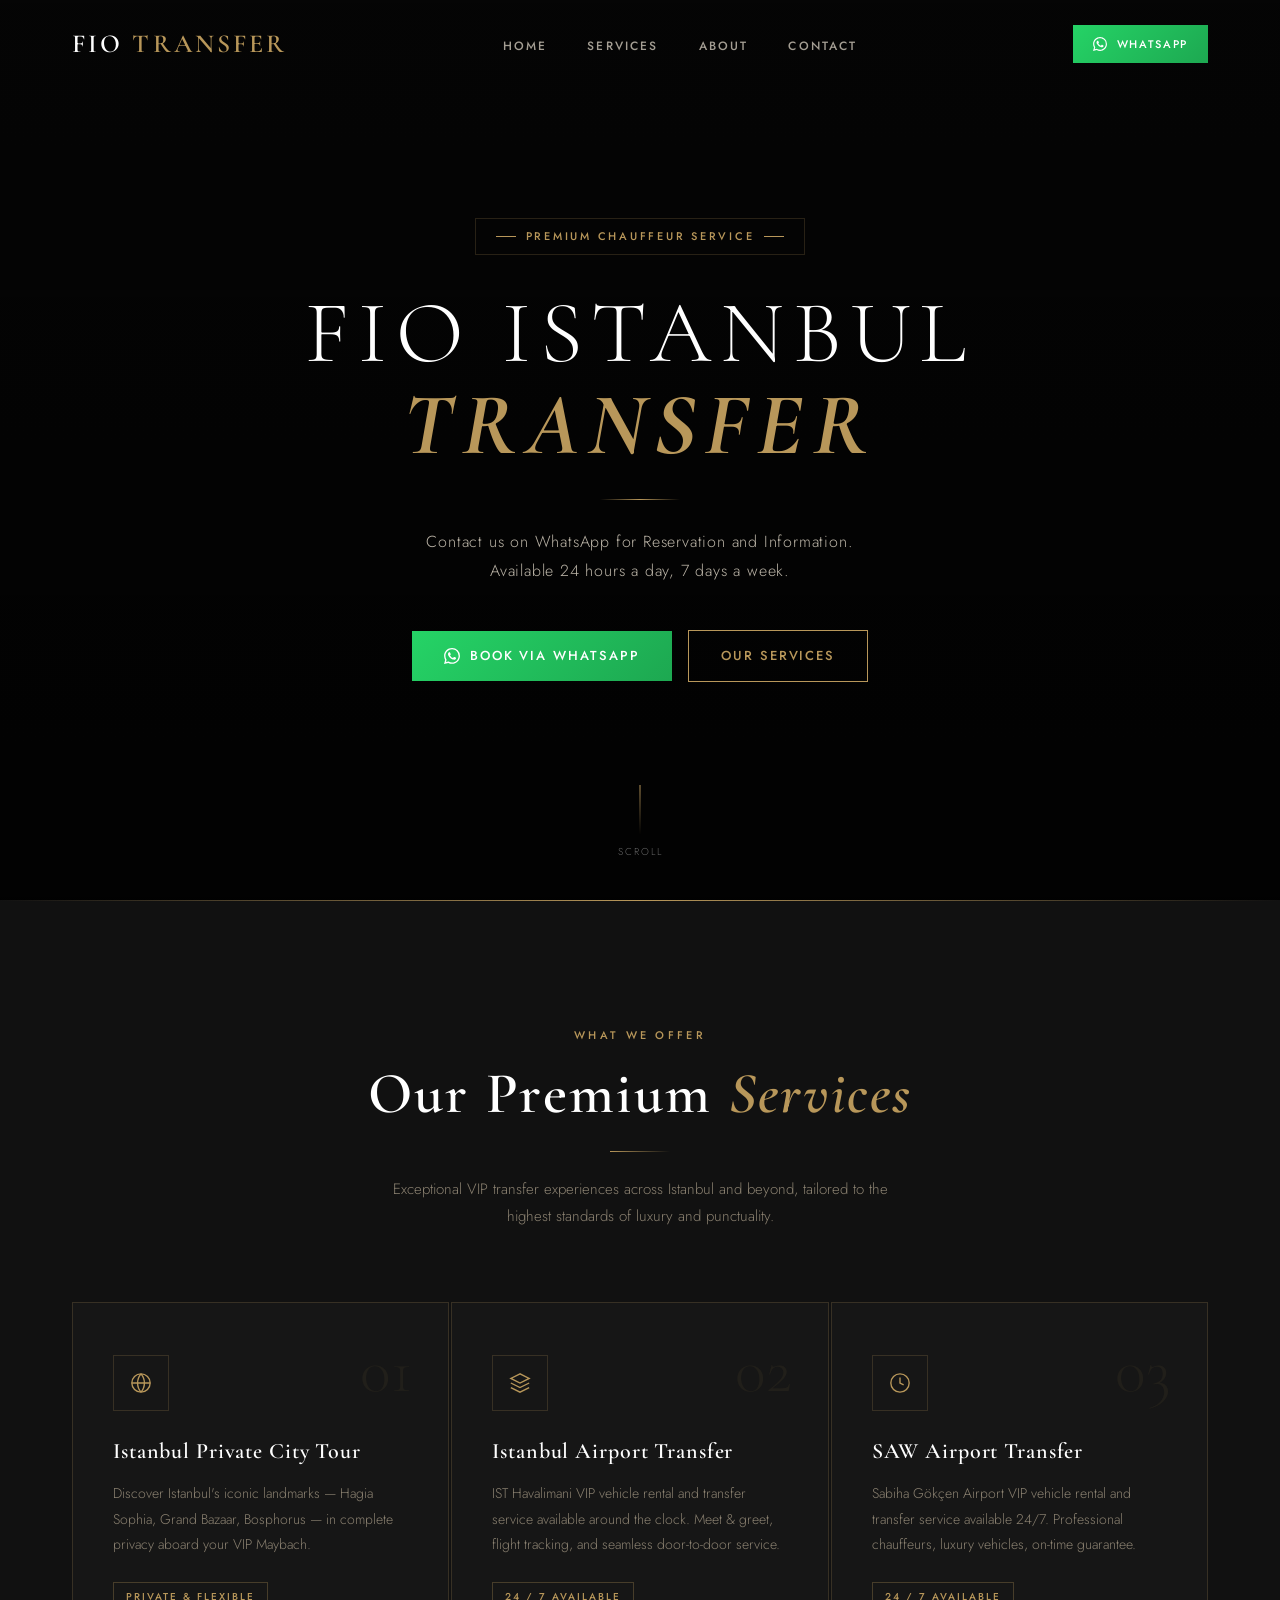
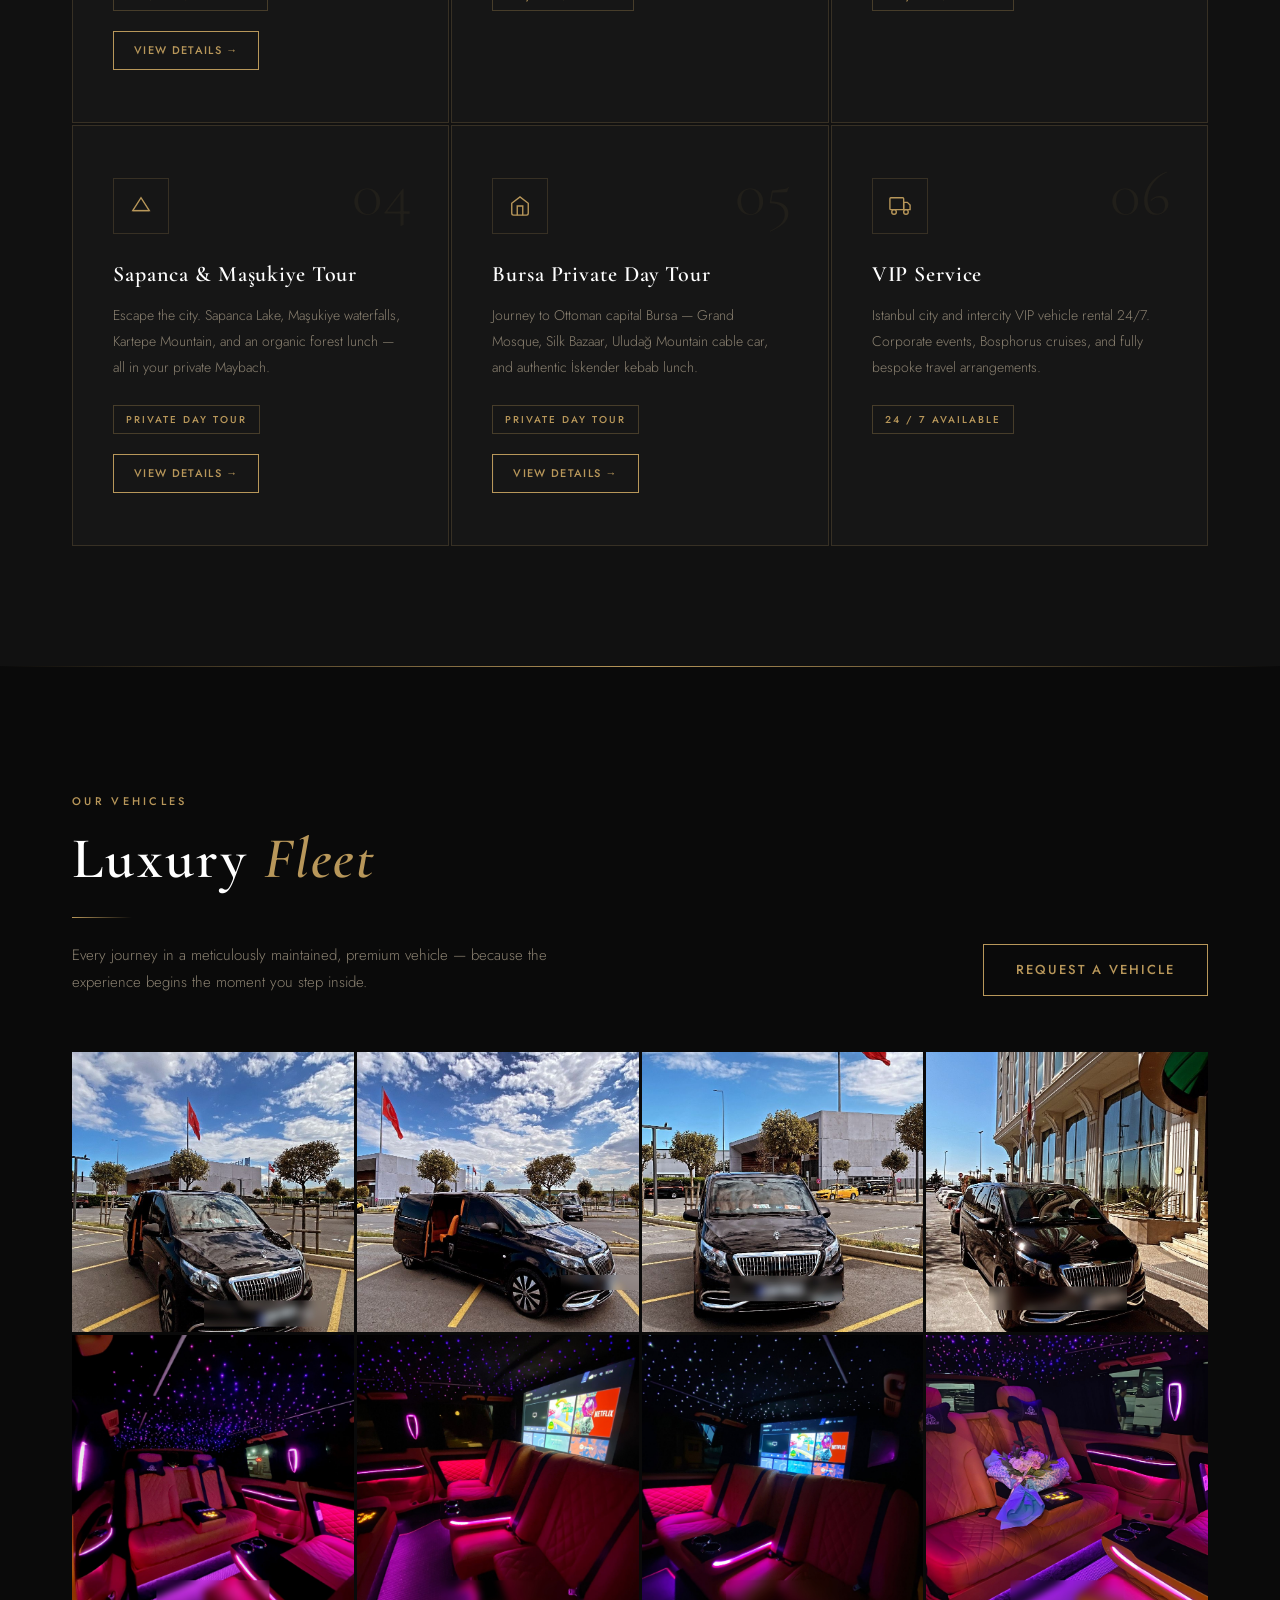
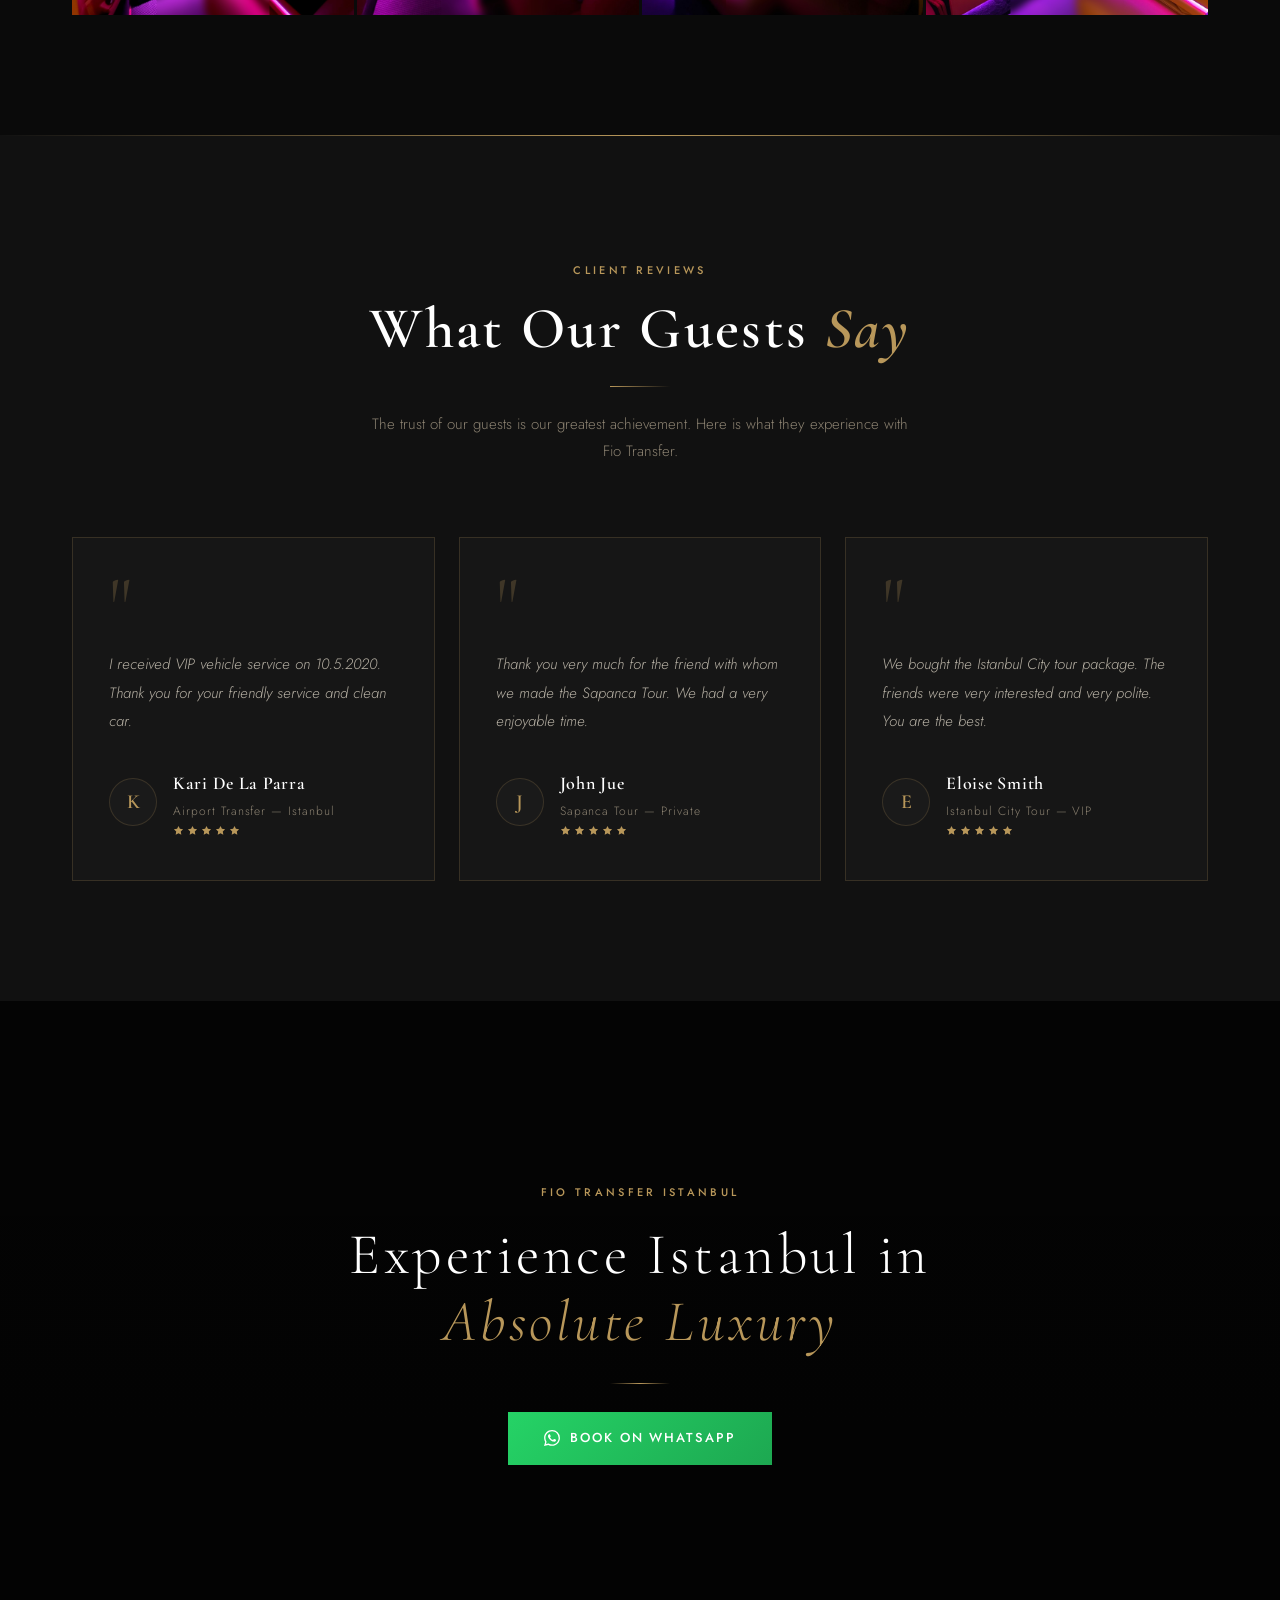
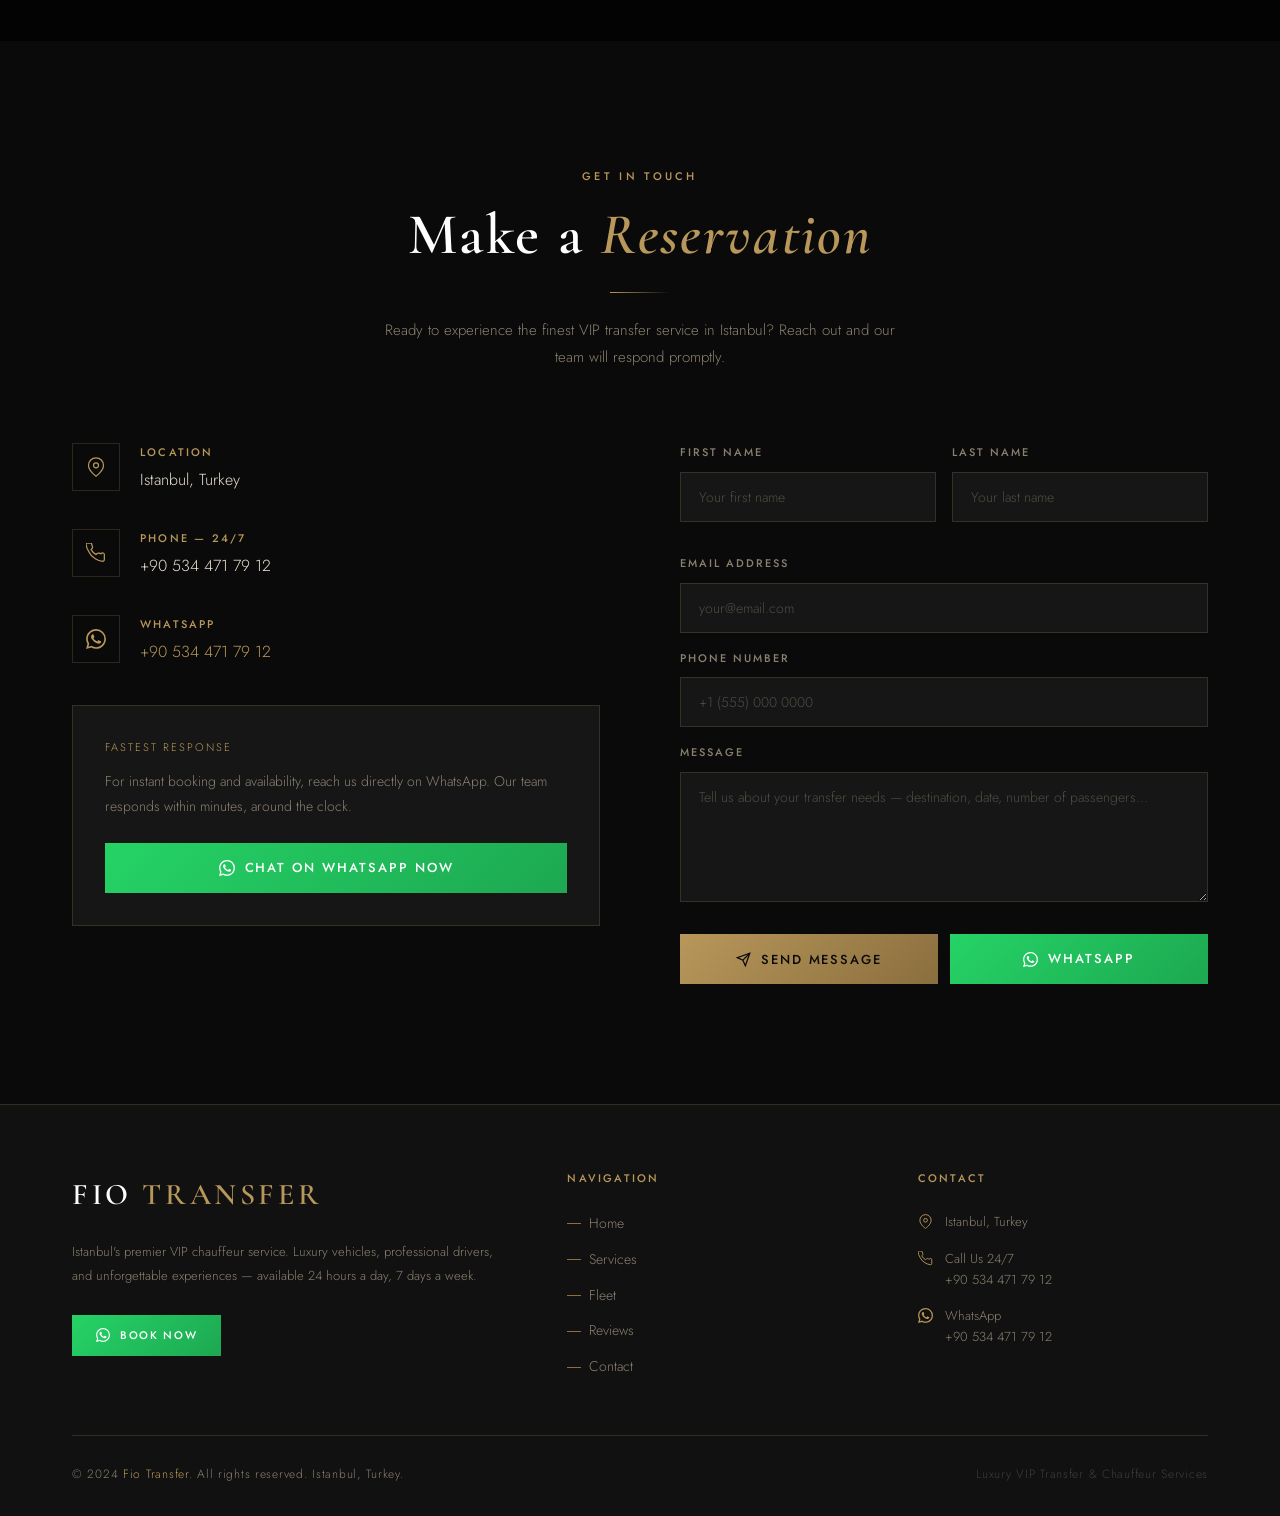
==== commit 43453673: "Hamburger inline onclick permanent fix" ====
--- a/index.html
+++ b/index.html
@@ -22,15 +22,6 @@
   <link rel="stylesheet" href="style.css" />
 </head>
 <body>
-
-  <!-- ===================== MOBILE MENU ===================== -->
-  <div class="mobile-menu" id="mobileMenu">
-    <button class="mobile-close" aria-label="Close menu">&#x2715;</button>
-    <a href="#home">Home</a>
-    <a href="#services">Services</a>
-    <a href="#fleet">Fleet</a>
-    <a href="#contact">Contact</a>
-  </div>
 
   <!-- ===================== NAVBAR ===================== -->
   <nav id="navbar">
@@ -49,10 +40,16 @@
             WhatsApp
           </a>
         </div>
-        <div class="hamburger" aria-label="Open menu">
+        <div class="hamburger" aria-label="Open menu" onclick="this.closest('#navbar').classList.toggle('menu-open')">
           <span></span><span></span><span></span>
         </div>
       </div>
+    </div>
+    <div class="mobile-dropdown">
+      <a href="#home">Home</a>
+      <a href="#services">Services</a>
+      <a href="about.html">About</a>
+      <a href="#contact">Contact</a>
     </div>
   </nav>
 
--- a/style.css
+++ b/style.css
@@ -230,13 +230,14 @@
   cursor: pointer;
   padding: 10px;
   position: relative;
-  z-index: 1002;
+  z-index: 99999;
   min-width: 44px;
   min-height: 44px;
   align-items: center;
   justify-content: center;
+  pointer-events: all;
   touch-action: manipulation;
-  -webkit-tap-highlight-color: transparent;
+  -webkit-tap-highlight-color: rgba(0,0,0,0);
   user-select: none;
   -webkit-user-select: none;
 }
@@ -249,50 +250,33 @@
   transition: all 0.3s;
 }
 
-.mobile-menu {
+.mobile-dropdown {
   display: none;
-  position: fixed;
-  inset: 0;
+  flex-direction: column;
   background: rgba(10,10,10,0.98);
   backdrop-filter: blur(20px);
-  z-index: 1100;
-  flex-direction: column;
-  align-items: center;
-  justify-content: center;
-  gap: 36px;
-}
-
-.mobile-menu.open { display: flex; }
-
-.mobile-menu a {
-  font-family: 'Cormorant Garamond', serif;
-  font-size: 36px;
-  font-weight: 300;
-  letter-spacing: 0.1em;
-  color: var(--text);
-  transition: color 0.3s;
-}
-
-.mobile-menu a:hover { color: var(--gold); }
-
-.mobile-close {
-  position: absolute;
-  top: 20px;
-  right: 24px;
-  background: none;
-  border: none;
-  cursor: pointer;
-  color: var(--gold);
-  font-size: 28px;
-  font-family: 'Jost', sans-serif;
-  min-width: 44px;
-  min-height: 44px;
-  display: flex;
-  align-items: center;
-  justify-content: center;
-  touch-action: manipulation;
-  -webkit-tap-highlight-color: transparent;
-}
+  width: 100%;
+  border-top: 1px solid var(--border);
+}
+
+#navbar.menu-open .mobile-dropdown {
+  display: flex;
+}
+
+.mobile-dropdown a {
+  display: block;
+  padding: 18px 24px;
+  font-size: 13px;
+  font-weight: 500;
+  letter-spacing: 0.18em;
+  text-transform: uppercase;
+  color: rgba(232, 224, 208, 0.8);
+  border-bottom: 1px solid var(--border);
+  transition: color 0.2s, background 0.2s;
+}
+
+.mobile-dropdown a:last-child { border-bottom: none; }
+.mobile-dropdown a:hover { color: var(--gold); background: rgba(255,255,255,0.03); }
 
 /* ===================== HERO ===================== */
 #hero {
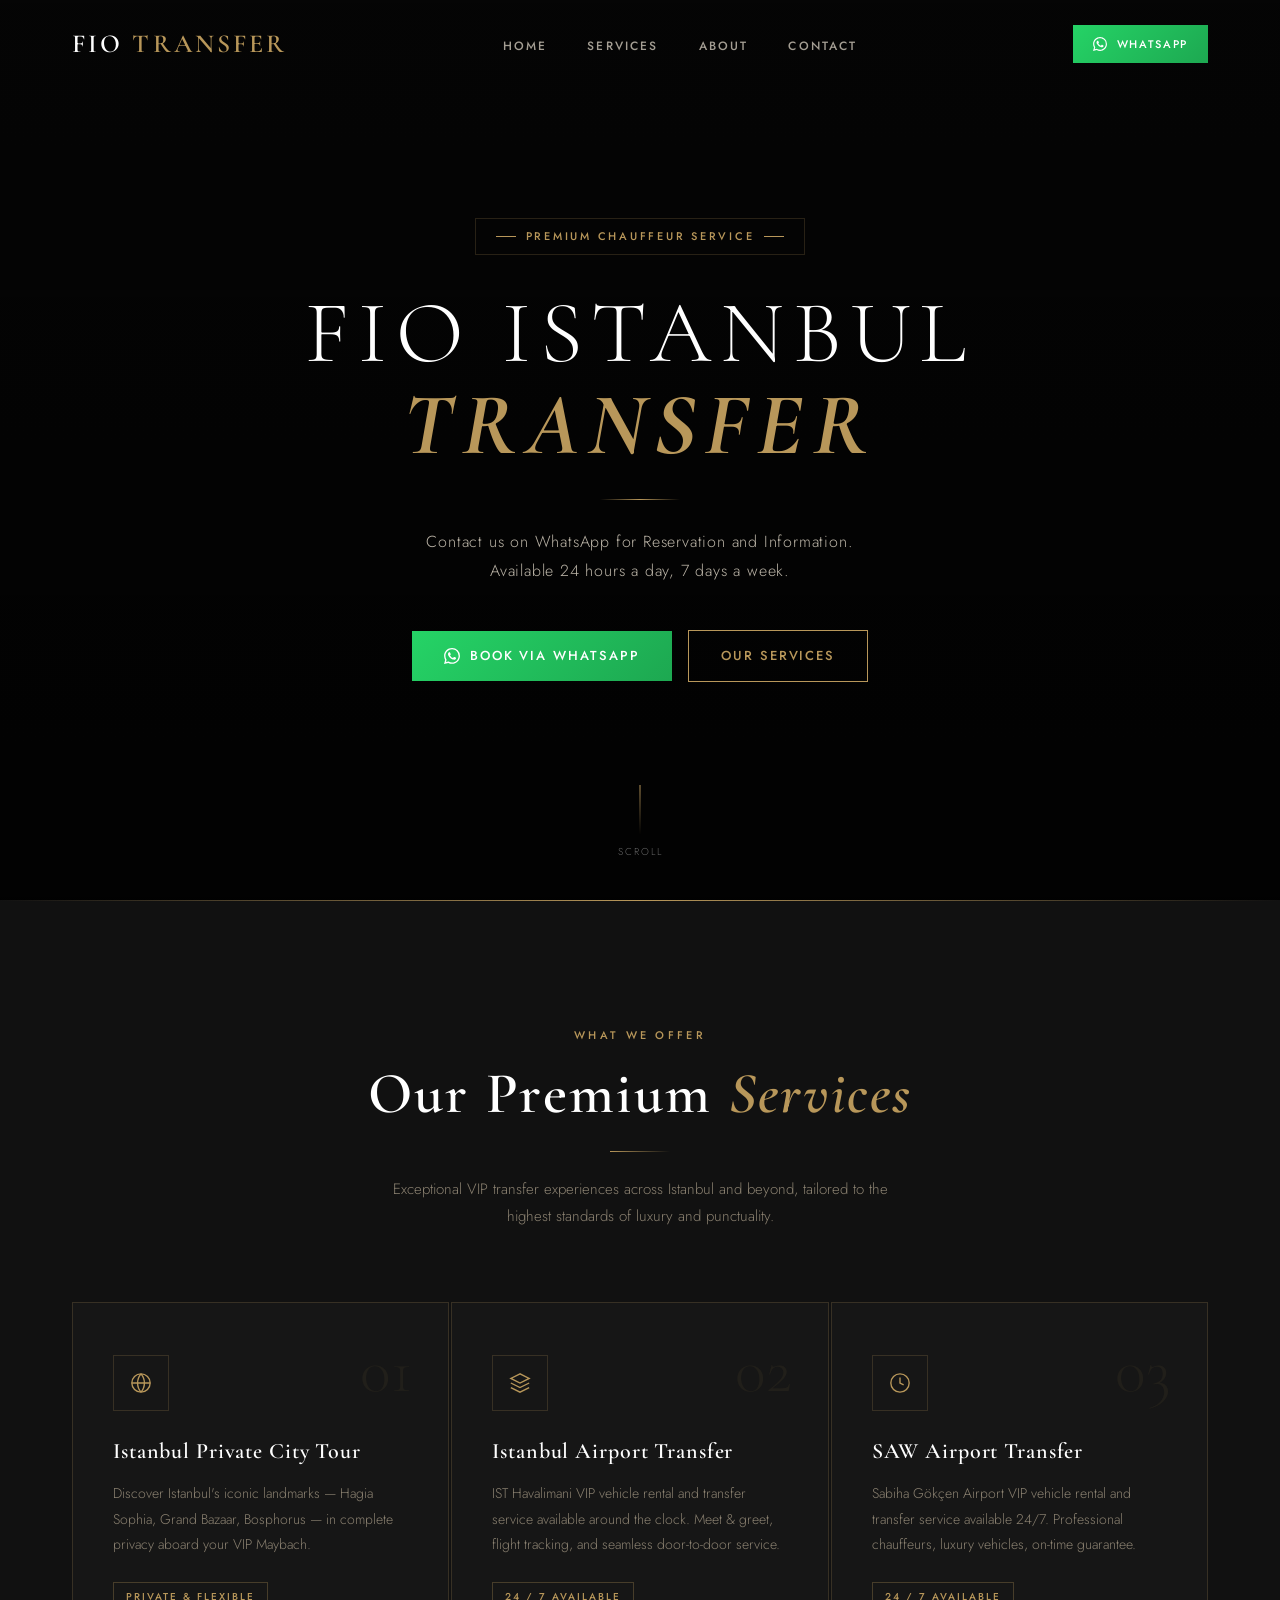
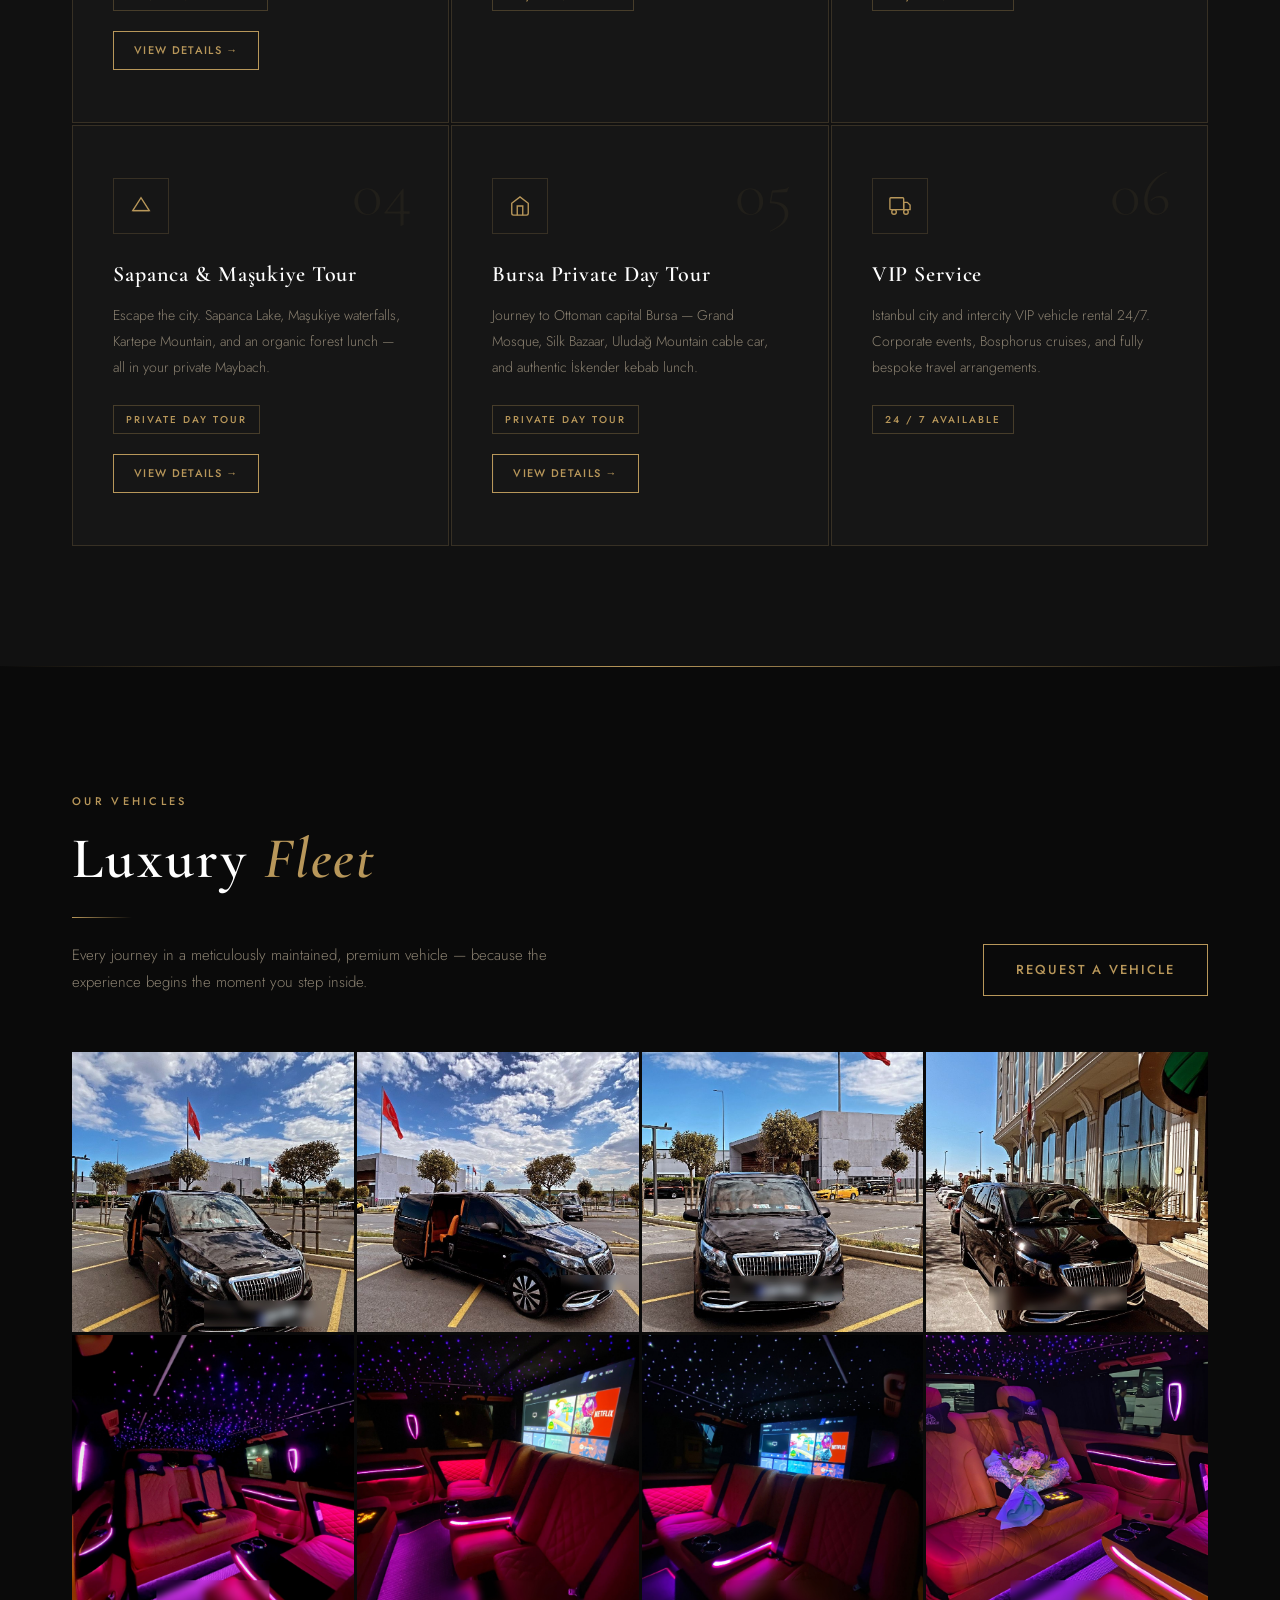
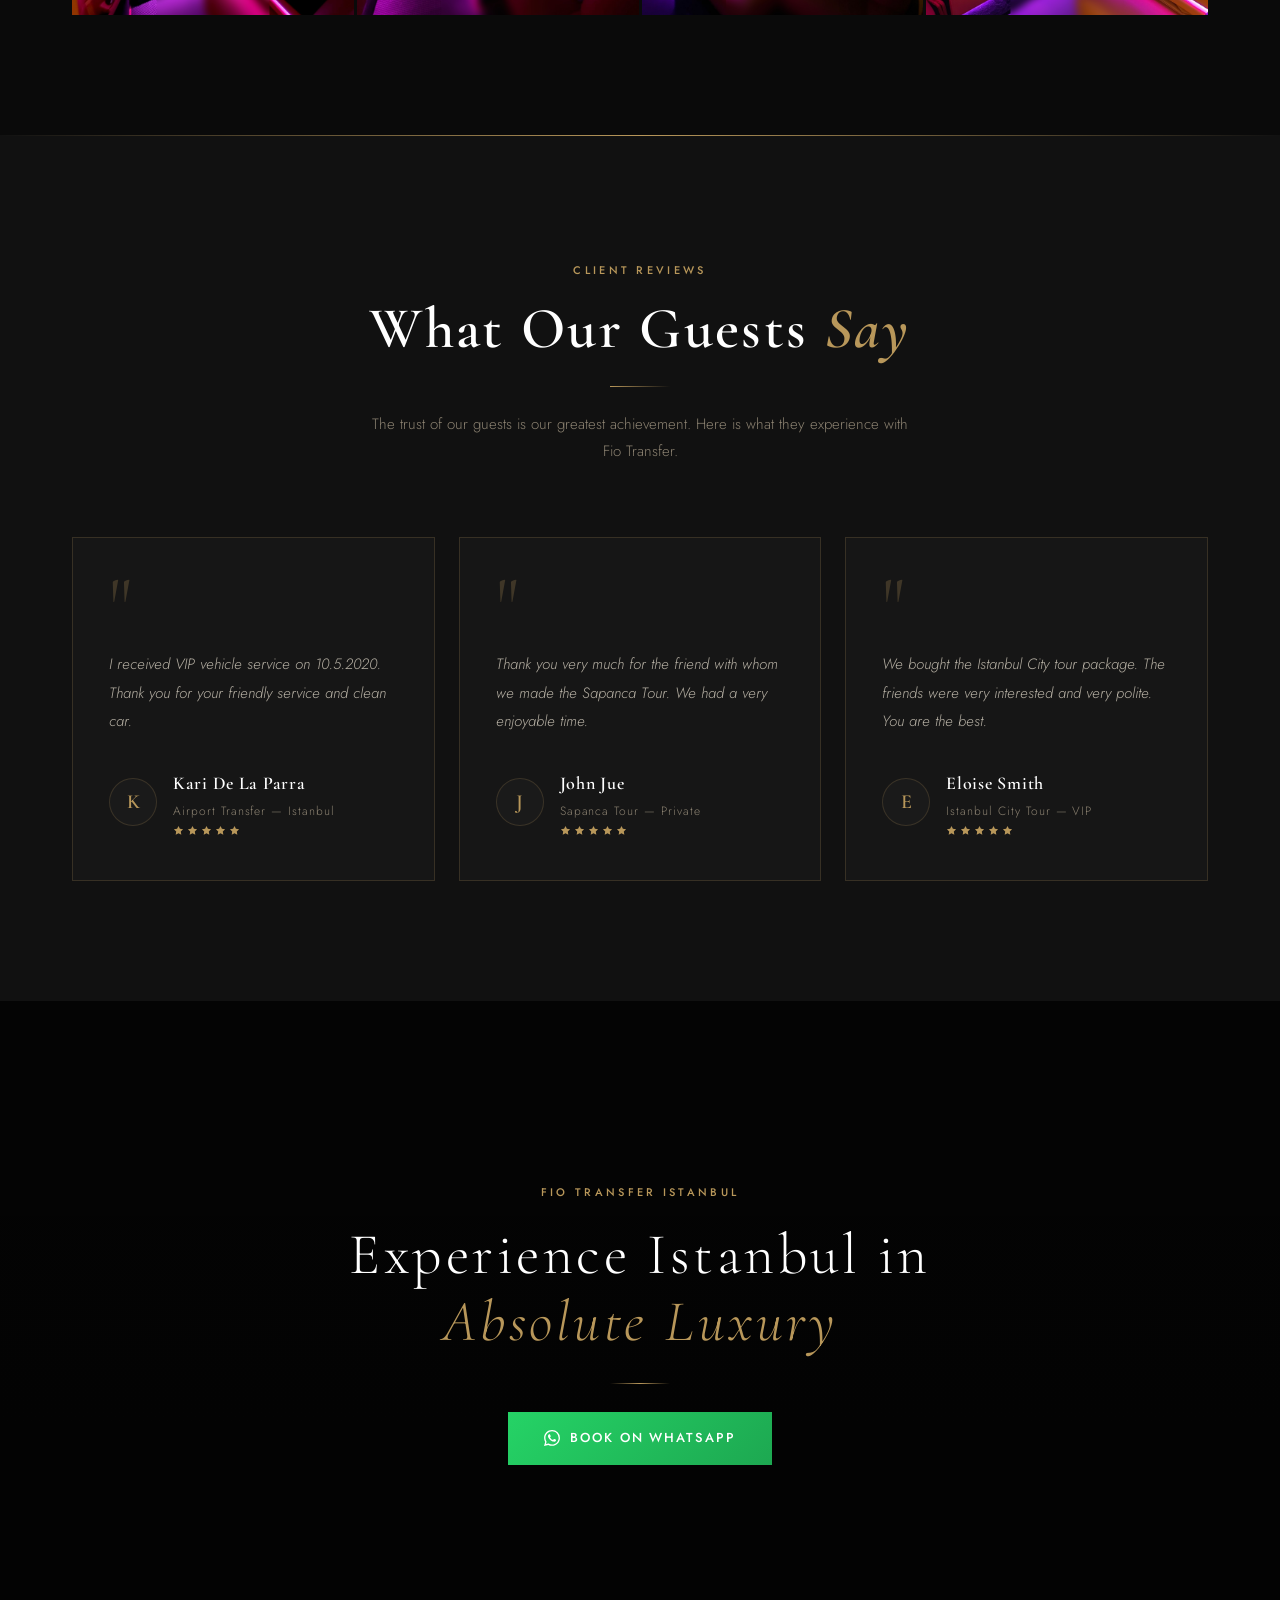
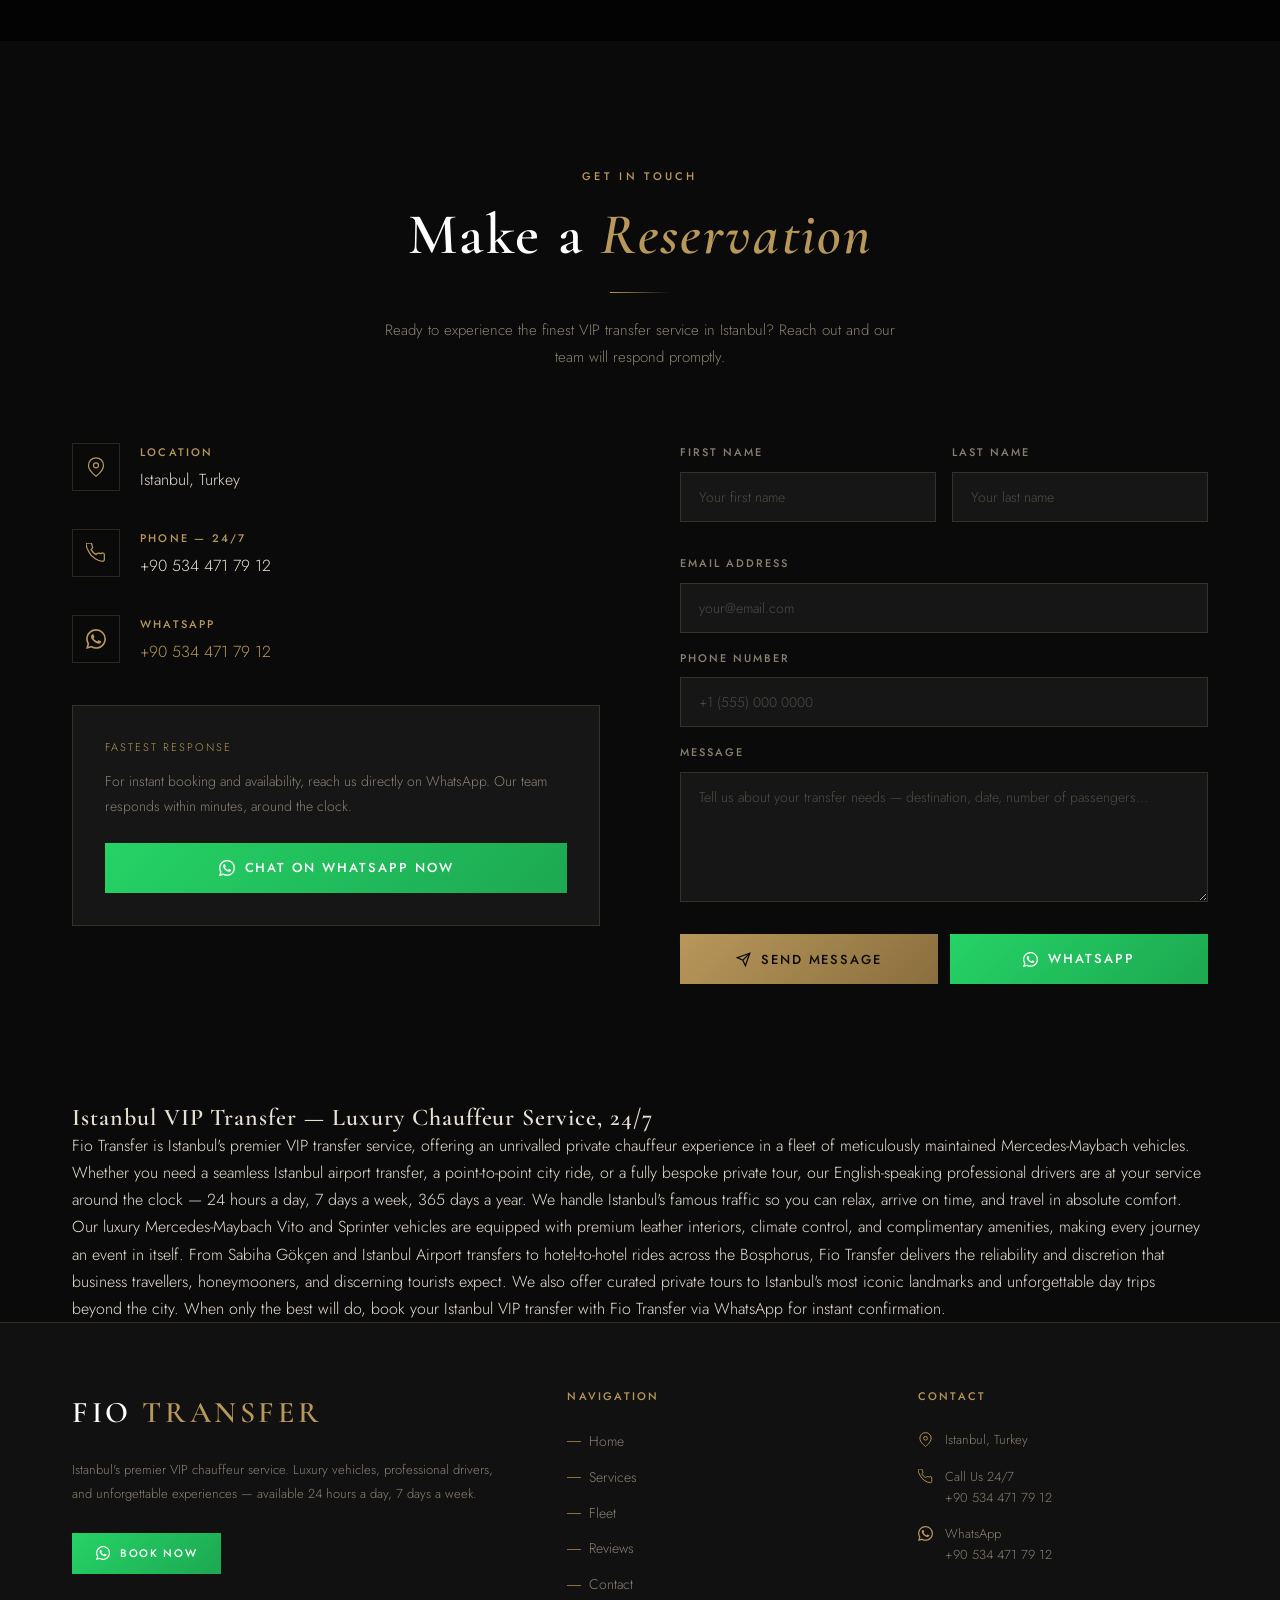
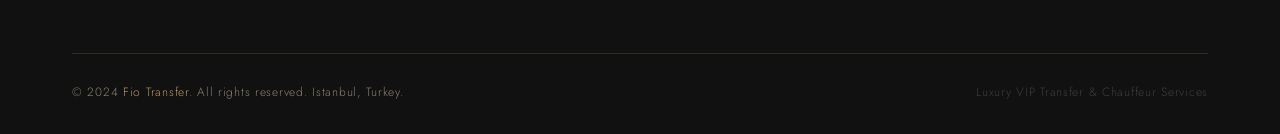
==== commit 831df9e7: "Add schema markup and SEO content" ====
--- a/index.html
+++ b/index.html
@@ -20,6 +20,31 @@
   <link rel="preconnect" href="https://fonts.gstatic.com" crossorigin />
   <link href="https://fonts.googleapis.com/css2?family=Cormorant+Garamond:ital,wght@0,300;0,400;0,600;0,700;1,300;1,400&family=Jost:wght@300;400;500;600&display=swap" rel="stylesheet" />
   <link rel="stylesheet" href="style.css" />
+
+  <!-- Schema Markup -->
+  <script type="application/ld+json">
+  {
+    "@context": "https://schema.org",
+    "@type": "LocalBusiness",
+    "name": "Fio Transfer",
+    "description": "Istanbul VIP transfer and private tour service with Mercedes-Maybach",
+    "url": "https://www.fiotransfer.com",
+    "telephone": "+905344717912",
+    "address": {
+      "@type": "PostalAddress",
+      "addressLocality": "Istanbul",
+      "addressCountry": "TR"
+    },
+    "geo": {
+      "@type": "GeoCoordinates",
+      "latitude": "41.0082",
+      "longitude": "28.9784"
+    },
+    "priceRange": "$$$$",
+    "openingHours": "Mo-Su 00:00-23:59",
+    "sameAs": ["https://wa.me/905344717912"]
+  }
+  </script>
 </head>
 <body>
 
@@ -447,6 +472,19 @@
     </div>
   </section>
 
+  <!-- ===================== SEO CONTENT ===================== -->
+  <section class="seo-content">
+    <div class="container">
+      <h2>Istanbul VIP Transfer — Luxury Chauffeur Service, 24/7</h2>
+      <p>
+        Fio Transfer is Istanbul's premier VIP transfer service, offering an unrivalled private chauffeur experience in a fleet of meticulously maintained Mercedes-Maybach vehicles. Whether you need a seamless Istanbul airport transfer, a point-to-point city ride, or a fully bespoke private tour, our English-speaking professional drivers are at your service around the clock — 24 hours a day, 7 days a week, 365 days a year. We handle Istanbul's famous traffic so you can relax, arrive on time, and travel in absolute comfort.
+      </p>
+      <p>
+        Our luxury Mercedes-Maybach Vito and Sprinter vehicles are equipped with premium leather interiors, climate control, and complimentary amenities, making every journey an event in itself. From Sabiha Gökçen and Istanbul Airport transfers to hotel-to-hotel rides across the Bosphorus, Fio Transfer delivers the reliability and discretion that business travellers, honeymooners, and discerning tourists expect. We also offer curated private tours to Istanbul's most iconic landmarks and unforgettable day trips beyond the city. When only the best will do, book your Istanbul VIP transfer with Fio Transfer via WhatsApp for instant confirmation.
+      </p>
+    </div>
+  </section>
+
   <!-- ===================== FOOTER ===================== -->
   <footer>
     <div class="container">
